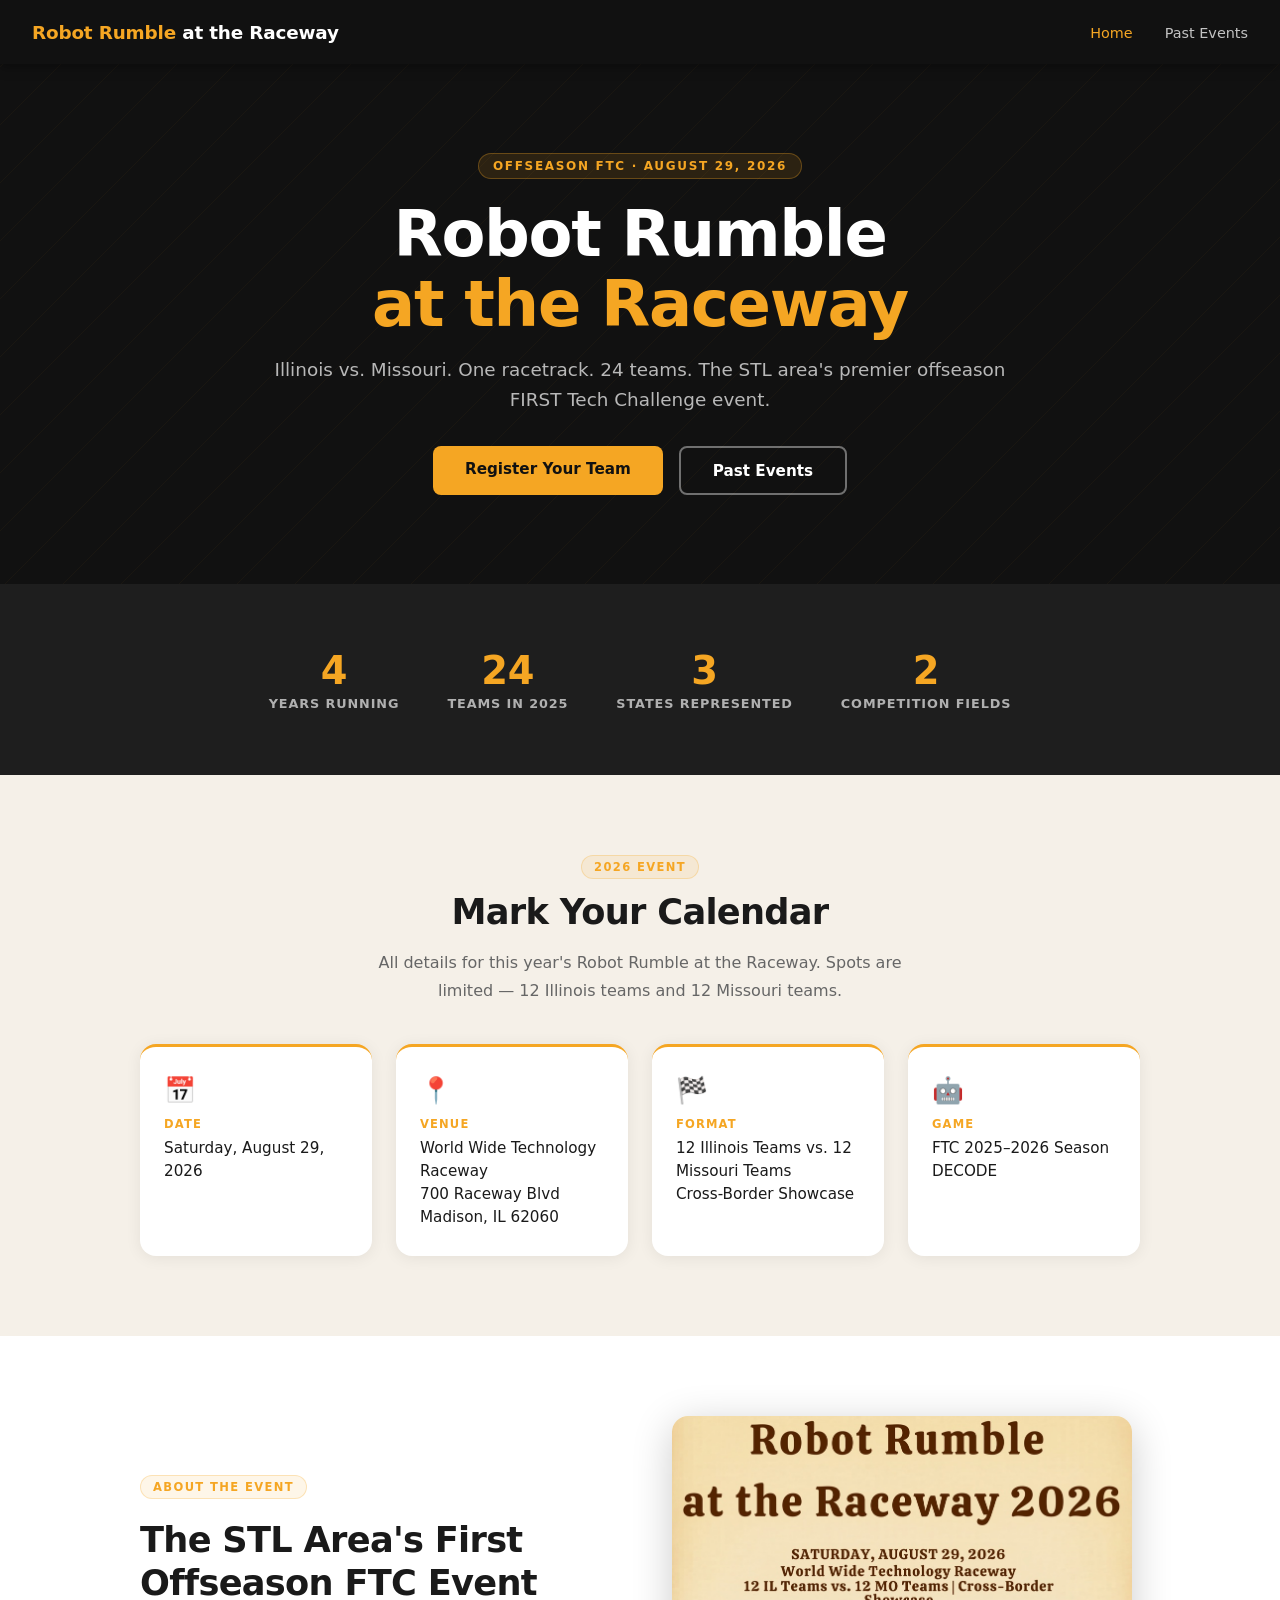
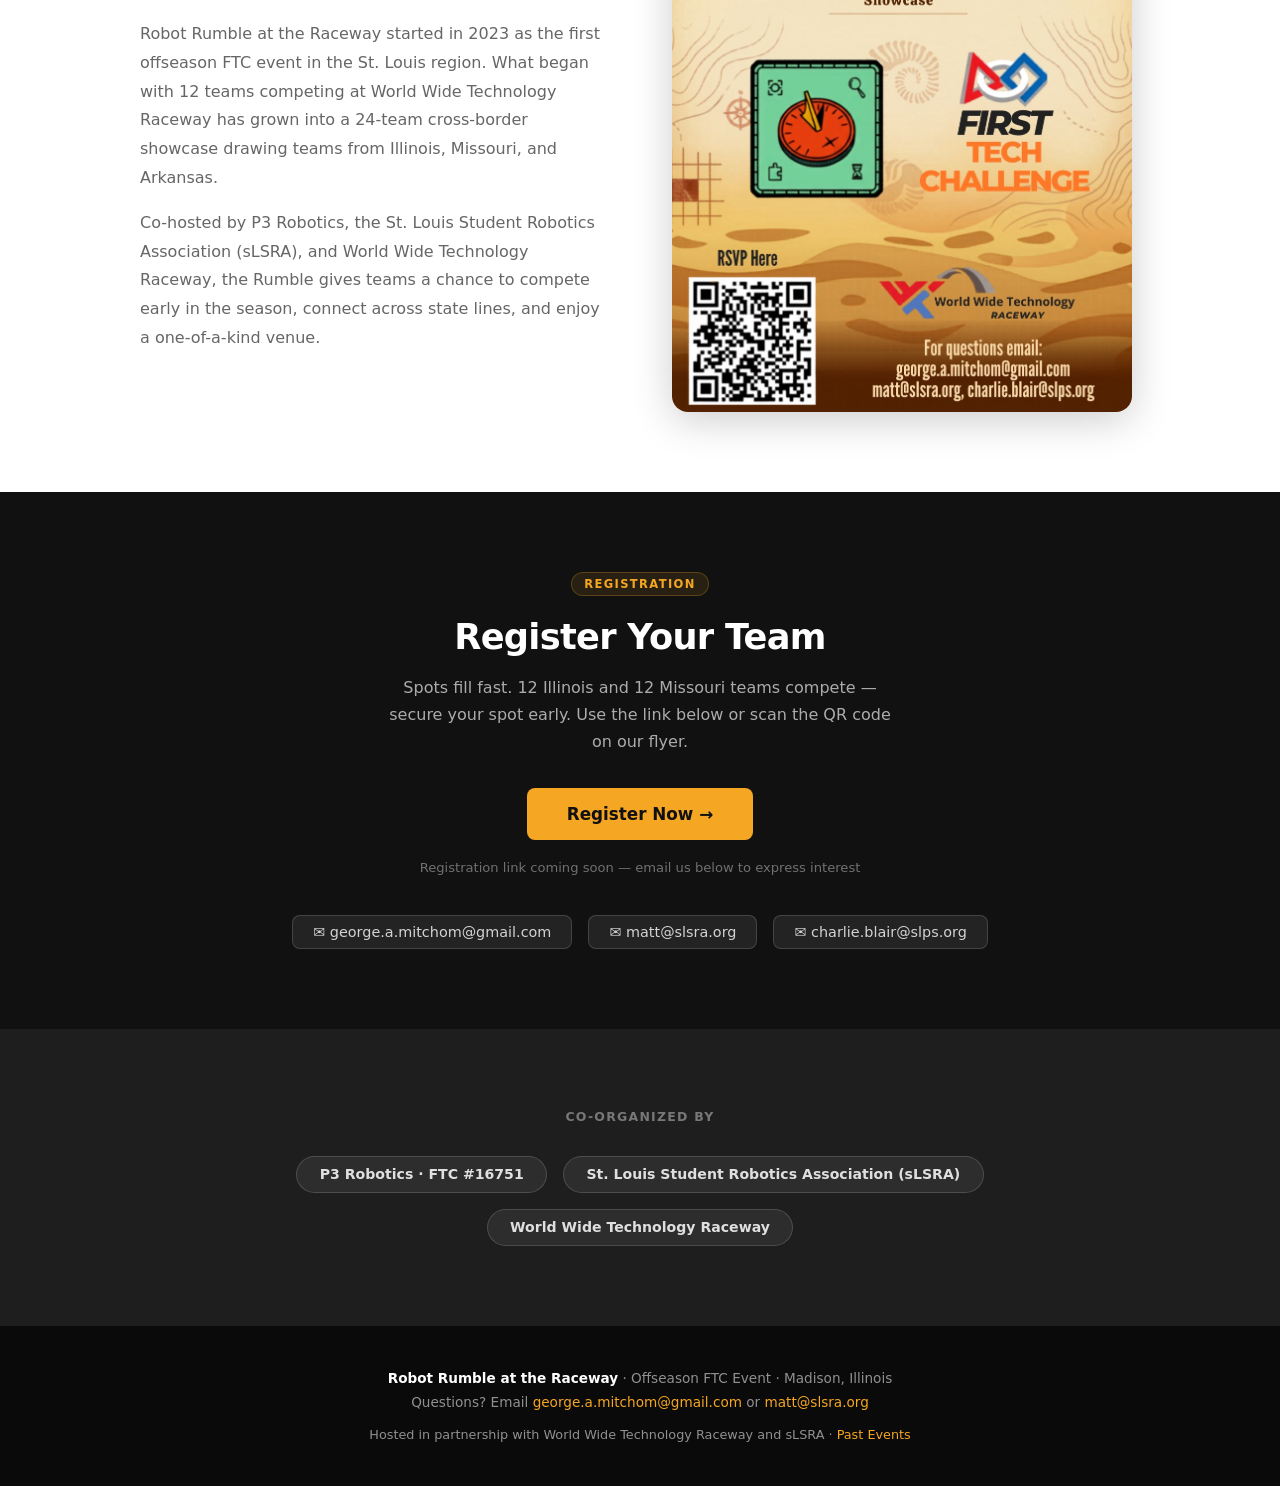
==== index.html @ a68479eb "Initial commit: Robot Rumble at the Raceway standalone site Static HTML/CSS/JS event site with hero," ====
<!DOCTYPE html>
<html lang="en">
<head>
  <meta charset="UTF-8">
  <meta name="viewport" content="width=device-width, initial-scale=1.0">
  <title>Robot Rumble at the Raceway – Offseason FTC Event</title>
  <meta name="description" content="The STL area's premier offseason FTC event. Illinois vs. Missouri at World Wide Technology Raceway. August 29, 2026.">
  <link rel="stylesheet" href="css/styles.css">
</head>
<body>

<nav>
  <a class="nav-logo" href="index.html">Robot Rumble <span>at the Raceway</span></a>
  <ul class="nav-links">
    <li><a href="index.html" class="active">Home</a></li>
    <li><a href="history.html">Past Events</a></li>
  </ul>
  <button class="nav-hamburger" aria-label="Menu">
    <span></span><span></span><span></span>
  </button>
</nav>

<!-- HERO -->
<section class="hero">
  <div class="hero-content">
    <div class="hero-eyebrow">Offseason FTC · August 29, 2026</div>
    <h1>Robot Rumble<br><em>at the Raceway</em></h1>
    <p>Illinois vs. Missouri. One racetrack. 24 teams. The STL area's premier offseason FIRST Tech Challenge event.</p>
    <div style="display:flex; gap:1rem; justify-content:center; flex-wrap:wrap;">
      <a href="#register" class="btn btn-gold">Register Your Team</a>
      <a href="history.html" class="btn btn-outline">Past Events</a>
    </div>
  </div>
</section>

<!-- STATS -->
<section class="bg-dark-2" style="padding:3rem 1.5rem;">
  <div class="container">
    <div class="stats-row fade-in">
      <div style="text-align:center;">
        <div class="stat-num">4</div>
        <div class="stat-label">Years Running</div>
      </div>
      <div style="text-align:center;">
        <div class="stat-num">24</div>
        <div class="stat-label">Teams in 2025</div>
      </div>
      <div style="text-align:center;">
        <div class="stat-num">3</div>
        <div class="stat-label">States Represented</div>
      </div>
      <div style="text-align:center;">
        <div class="stat-num">2</div>
        <div class="stat-label">Competition Fields</div>
      </div>
    </div>
  </div>
</section>

<!-- EVENT DETAILS -->
<section class="bg-light">
  <div class="container">
    <div class="fade-in text-center">
      <span class="section-tag">2026 Event</span>
      <h2 class="section-title">Mark Your Calendar</h2>
      <p style="color:var(--text-faded); max-width:560px; margin:0 auto; line-height:1.7;">All details for this year's Robot Rumble at the Raceway. Spots are limited — 12 Illinois teams and 12 Missouri teams.</p>
    </div>
    <div class="details-row fade-in">
      <div class="detail-card">
        <div class="icon">📅</div>
        <h4>Date</h4>
        <p>Saturday, August 29, 2026</p>
      </div>
      <div class="detail-card">
        <div class="icon">📍</div>
        <h4>Venue</h4>
        <p>World Wide Technology Raceway<br>700 Raceway Blvd<br>Madison, IL 62060</p>
      </div>
      <div class="detail-card">
        <div class="icon">🏁</div>
        <h4>Format</h4>
        <p>12 Illinois Teams vs. 12 Missouri Teams<br>Cross-Border Showcase</p>
      </div>
      <div class="detail-card">
        <div class="icon">🤖</div>
        <h4>Game</h4>
        <p>FTC 2025–2026 Season<br>DECODE</p>
      </div>
    </div>
  </div>
</section>

<!-- ABOUT -->
<section style="background:white;">
  <div class="container">
    <div style="display:grid; grid-template-columns:1fr 1fr; gap:4rem; align-items:center;" class="fade-in">
      <div>
        <span class="section-tag">About the Event</span>
        <h2 class="section-title" style="margin-top:0.5rem;">The STL Area's First Offseason FTC Event</h2>
        <p style="color:var(--text-faded); line-height:1.8; margin-bottom:1rem;">Robot Rumble at the Raceway started in 2023 as the first offseason FTC event in the St. Louis region. What began with 12 teams competing at World Wide Technology Raceway has grown into a 24-team cross-border showcase drawing teams from Illinois, Missouri, and Arkansas.</p>
        <p style="color:var(--text-faded); line-height:1.8;">Co-hosted by P3 Robotics, the St. Louis Student Robotics Association (sLSRA), and World Wide Technology Raceway, the Rumble gives teams a chance to compete early in the season, connect across state lines, and enjoy a one-of-a-kind venue.</p>
      </div>
      <div class="flyer-wrap" style="margin:0;">
        <img src="images/flyer-2026.jpg" alt="Robot Rumble at the Raceway 2026 Flyer" loading="lazy">
      </div>
    </div>
  </div>
</section>

<!-- REGISTER -->
<section class="bg-dark" id="register">
  <div class="container fade-in text-center">
    <span class="section-tag">Registration</span>
    <h2 class="section-title" style="color:white; margin-top:0.5rem;">Register Your Team</h2>
    <p style="color:rgba(255,255,255,0.65); max-width:520px; margin:0 auto 2rem; line-height:1.7;">Spots fill fast. 12 Illinois and 12 Missouri teams compete — secure your spot early. Use the link below or scan the QR code on our flyer.</p>
    <a href="#" class="btn btn-gold" style="font-size:1.05rem; padding:1rem 2.5rem;">Register Now →</a>
    <p style="color:rgba(255,255,255,0.4); font-size:0.82rem; margin-top:1.25rem;">Registration link coming soon — email us below to express interest</p>
    <div class="contact-row" style="margin-top:2.5rem;">
      <a href="mailto:george.a.mitchom@gmail.com">✉ george.a.mitchom@gmail.com</a>
      <a href="mailto:matt@slsra.org">✉ matt@slsra.org</a>
      <a href="mailto:charlie.blair@slps.org">✉ charlie.blair@slps.org</a>
    </div>
  </div>
</section>

<!-- ORGANIZERS -->
<section class="bg-dark-2">
  <div class="container fade-in text-center">
    <p style="font-size:0.78rem; font-weight:600; text-transform:uppercase; letter-spacing:0.1em; color:rgba(255,255,255,0.4); margin-bottom:1rem;">Co-organized by</p>
    <div class="org-row">
      <span class="org-tag">P3 Robotics · FTC #16751</span>
      <span class="org-tag">St. Louis Student Robotics Association (sLSRA)</span>
      <span class="org-tag">World Wide Technology Raceway</span>
    </div>
  </div>
</section>

<footer>
  <strong>Robot Rumble at the Raceway</strong> · Offseason FTC Event · Madison, Illinois<br>
  Questions? Email <a href="mailto:george.a.mitchom@gmail.com">george.a.mitchom@gmail.com</a> or <a href="mailto:matt@slsra.org">matt@slsra.org</a><br>
  <span style="font-size:0.8rem; margin-top:0.5rem; display:block;">Hosted in partnership with World Wide Technology Raceway and sLSRA · <a href="history.html">Past Events</a></span>
</footer>

<script src="js/main.js"></script>
</body>
</html>
---- css/styles.css ----
:root {
  --dark: #111111;
  --dark-2: #1e1e1e;
  --gold: #f5a623;
  --gold-light: #ffd580;
  --red: #c0392b;
  --light: #f5f0e8;
  --gray: #e8e4dc;
  --text-dark: #1a1a1a;
  --text-faded: #666;
}

*, *::before, *::after { box-sizing: border-box; margin: 0; padding: 0; }

body { font-family: 'Segoe UI', system-ui, sans-serif; color: var(--text-dark); background: white; }

/* NAV */
nav {
  position: sticky; top: 0; z-index: 100;
  background: var(--dark);
  display: flex; align-items: center; justify-content: space-between;
  padding: 0 2rem; height: 64px;
  box-shadow: 0 2px 12px rgba(0,0,0,0.4);
}
.nav-logo {
  font-size: 1.15rem; font-weight: 800; text-decoration: none;
  color: var(--gold); letter-spacing: -0.01em;
}
.nav-logo span { color: white; }
.nav-links { list-style: none; display: flex; gap: 2rem; }
.nav-links a {
  text-decoration: none; color: rgba(255,255,255,0.75);
  font-size: 0.9rem; font-weight: 500; transition: color 0.2s;
}
.nav-links a:hover, .nav-links a.active { color: var(--gold); }
.nav-hamburger { display: none; background: none; border: none; cursor: pointer; padding: 4px; }
.nav-hamburger span { display: block; width: 22px; height: 2px; background: white; margin: 5px 0; border-radius: 2px; }

/* HERO */
.hero {
  background: var(--dark);
  min-height: 520px;
  display: flex; align-items: center; justify-content: center;
  text-align: center;
  padding: 5rem 2rem;
  position: relative;
  overflow: hidden;
}
.hero::before {
  content: '';
  position: absolute; inset: 0;
  background: repeating-linear-gradient(
    -45deg,
    transparent, transparent 40px,
    rgba(245,166,35,0.04) 40px, rgba(245,166,35,0.04) 41px
  );
}
.hero-content { position: relative; z-index: 1; max-width: 760px; }
.hero-eyebrow {
  display: inline-block;
  font-size: 0.75rem; font-weight: 700; text-transform: uppercase; letter-spacing: 0.14em;
  color: var(--gold); background: rgba(245,166,35,0.12);
  padding: 5px 14px; border-radius: 100px; margin-bottom: 1.25rem;
  border: 1px solid rgba(245,166,35,0.3);
}
.hero h1 {
  font-size: clamp(2.4rem, 6vw, 4rem); font-weight: 900;
  color: white; line-height: 1.1; margin-bottom: 1rem;
  letter-spacing: -0.02em;
}
.hero h1 em { color: var(--gold); font-style: normal; }
.hero p { font-size: 1.15rem; color: rgba(255,255,255,0.7); margin-bottom: 2rem; line-height: 1.6; }

/* BUTTONS */
.btn {
  display: inline-block; padding: 0.85rem 2rem; border-radius: 8px;
  font-size: 0.95rem; font-weight: 700; text-decoration: none;
  transition: transform 0.15s, box-shadow 0.15s;
  cursor: pointer; border: none;
}
.btn:hover { transform: translateY(-2px); box-shadow: 0 6px 20px rgba(0,0,0,0.2); }
.btn-gold { background: var(--gold); color: var(--dark); }
.btn-outline { background: transparent; color: white; border: 2px solid rgba(255,255,255,0.4); }
.btn-outline:hover { border-color: var(--gold); color: var(--gold); }
.btn-dark { background: var(--dark); color: white; }

/* SECTIONS */
section { padding: 5rem 1.5rem; }
.bg-light { background: var(--light); }
.bg-dark { background: var(--dark); color: white; }
.bg-dark-2 { background: var(--dark-2); color: white; }
.bg-gray { background: var(--gray); }
.container { max-width: 1000px; margin: 0 auto; }
.text-center { text-align: center; }

.section-tag {
  display: inline-block;
  font-size: 0.72rem; font-weight: 700; text-transform: uppercase; letter-spacing: 0.12em;
  color: var(--gold); background: rgba(245,166,35,0.1);
  padding: 4px 12px; border-radius: 100px; margin-bottom: 0.75rem;
  border: 1px solid rgba(245,166,35,0.25);
}
.section-title {
  font-size: clamp(1.6rem, 3vw, 2.2rem); font-weight: 800;
  letter-spacing: -0.02em; margin-bottom: 1rem; line-height: 1.2;
}

/* EVENT DETAILS ROW */
.details-row {
  display: grid;
  grid-template-columns: repeat(auto-fit, minmax(200px, 1fr));
  gap: 1.5rem; margin-top: 2.5rem;
}
.detail-card {
  background: white; border-radius: 16px;
  padding: 1.75rem 1.5rem;
  box-shadow: 0 2px 16px rgba(0,0,0,0.07);
  border-top: 3px solid var(--gold);
}
.detail-card .icon { font-size: 1.6rem; margin-bottom: 0.75rem; }
.detail-card h4 {
  font-size: 0.72rem; font-weight: 700; text-transform: uppercase;
  letter-spacing: 0.1em; color: var(--gold); margin-bottom: 0.4rem;
}
.detail-card p { font-size: 0.95rem; color: var(--text-dark); line-height: 1.5; font-weight: 500; }

/* STATS BAR */
.stats-row {
  display: flex; flex-wrap: wrap; justify-content: center; gap: 3rem;
  padding: 1rem 0;
}
.stat-num { font-size: 2.4rem; font-weight: 900; color: var(--gold); }
.stat-label { font-size: 0.8rem; font-weight: 600; text-transform: uppercase; letter-spacing: 0.07em; color: rgba(255,255,255,0.65); margin-top: 0.2rem; }

/* FLYER DISPLAY */
.flyer-wrap {
  max-width: 460px; margin: 2rem auto 0;
  border-radius: 16px; overflow: hidden;
  box-shadow: 0 8px 40px rgba(0,0,0,0.2);
}
.flyer-wrap img { width: 100%; display: block; }

/* REGISTER SECTION */
.register-box {
  background: var(--gold); border-radius: 20px;
  padding: 3rem 2rem; text-align: center;
  max-width: 600px; margin: 0 auto;
}
.register-box h2 { font-size: 1.8rem; font-weight: 900; color: var(--dark); margin-bottom: 0.75rem; }
.register-box p { color: rgba(0,0,0,0.65); margin-bottom: 1.75rem; font-size: 1rem; line-height: 1.6; }

/* HISTORY CARDS */
.history-grid { display: flex; flex-direction: column; gap: 2.5rem; }
.history-card {
  background: white; border-radius: 20px;
  box-shadow: 0 4px 24px rgba(0,0,0,0.07);
  overflow: hidden;
  display: grid; grid-template-columns: 280px 1fr;
}
.history-card-img img { width: 100%; height: 100%; object-fit: cover; display: block; min-height: 260px; }
.history-card-body { padding: 2rem 2rem 2rem; }
.history-year {
  font-size: 0.72rem; font-weight: 700; text-transform: uppercase;
  letter-spacing: 0.12em; color: var(--gold); margin-bottom: 0.4rem;
}
.history-card-body h3 { font-size: 1.4rem; font-weight: 800; margin-bottom: 0.25rem; }
.history-card-body .subtitle { font-size: 0.9rem; color: var(--text-faded); margin-bottom: 1rem; }
.history-pills { display: flex; flex-wrap: wrap; gap: 0.5rem; margin-bottom: 1.25rem; }
.history-pill {
  background: #f3f4f6; color: #374151;
  font-size: 0.78rem; font-weight: 600;
  padding: 4px 12px; border-radius: 100px;
}
.history-pill.gold { background: rgba(245,166,35,0.15); color: #92680a; }

/* CONTACT ROW */
.contact-row {
  display: flex; flex-wrap: wrap; gap: 1rem; justify-content: center;
  margin-top: 1.5rem;
}
.contact-row a {
  color: rgba(255,255,255,0.8); text-decoration: none;
  font-size: 0.9rem; font-weight: 500;
  padding: 0.5rem 1.25rem; border-radius: 8px;
  background: rgba(255,255,255,0.08); border: 1px solid rgba(255,255,255,0.15);
  transition: background 0.2s;
}
.contact-row a:hover { background: rgba(245,166,35,0.2); color: var(--gold); }

/* ORGANIZERS */
.org-row { display: flex; flex-wrap: wrap; gap: 1rem; justify-content: center; margin-top: 2rem; }
.org-tag {
  background: rgba(255,255,255,0.07); border: 1px solid rgba(255,255,255,0.15);
  color: rgba(255,255,255,0.85); font-size: 0.88rem; font-weight: 600;
  padding: 0.6rem 1.4rem; border-radius: 100px;
}

/* FADE IN */
.fade-in { opacity: 0; transform: translateY(20px); transition: opacity 0.55s ease, transform 0.55s ease; }
.fade-in.visible { opacity: 1; transform: none; }

/* FOOTER */
footer {
  background: #0a0a0a; color: rgba(255,255,255,0.55);
  padding: 2.5rem 2rem; text-align: center;
  font-size: 0.85rem; line-height: 1.8;
}
footer a { color: var(--gold); text-decoration: none; }
footer strong { color: white; }

/* RESPONSIVE */
@media (max-width: 768px) {
  .nav-links { display: none; flex-direction: column; position: absolute; top: 64px; left: 0; right: 0; background: var(--dark); padding: 1rem 2rem 1.5rem; gap: 1rem; }
  .nav-links.open { display: flex; }
  .nav-hamburger { display: block; }
  .history-card { grid-template-columns: 1fr; }
  .history-card-img img { min-height: 200px; }
  .details-row { grid-template-columns: 1fr 1fr; }
}
@media (max-width: 480px) {
  .details-row { grid-template-columns: 1fr; }
  .hero h1 { font-size: 2rem; }
}
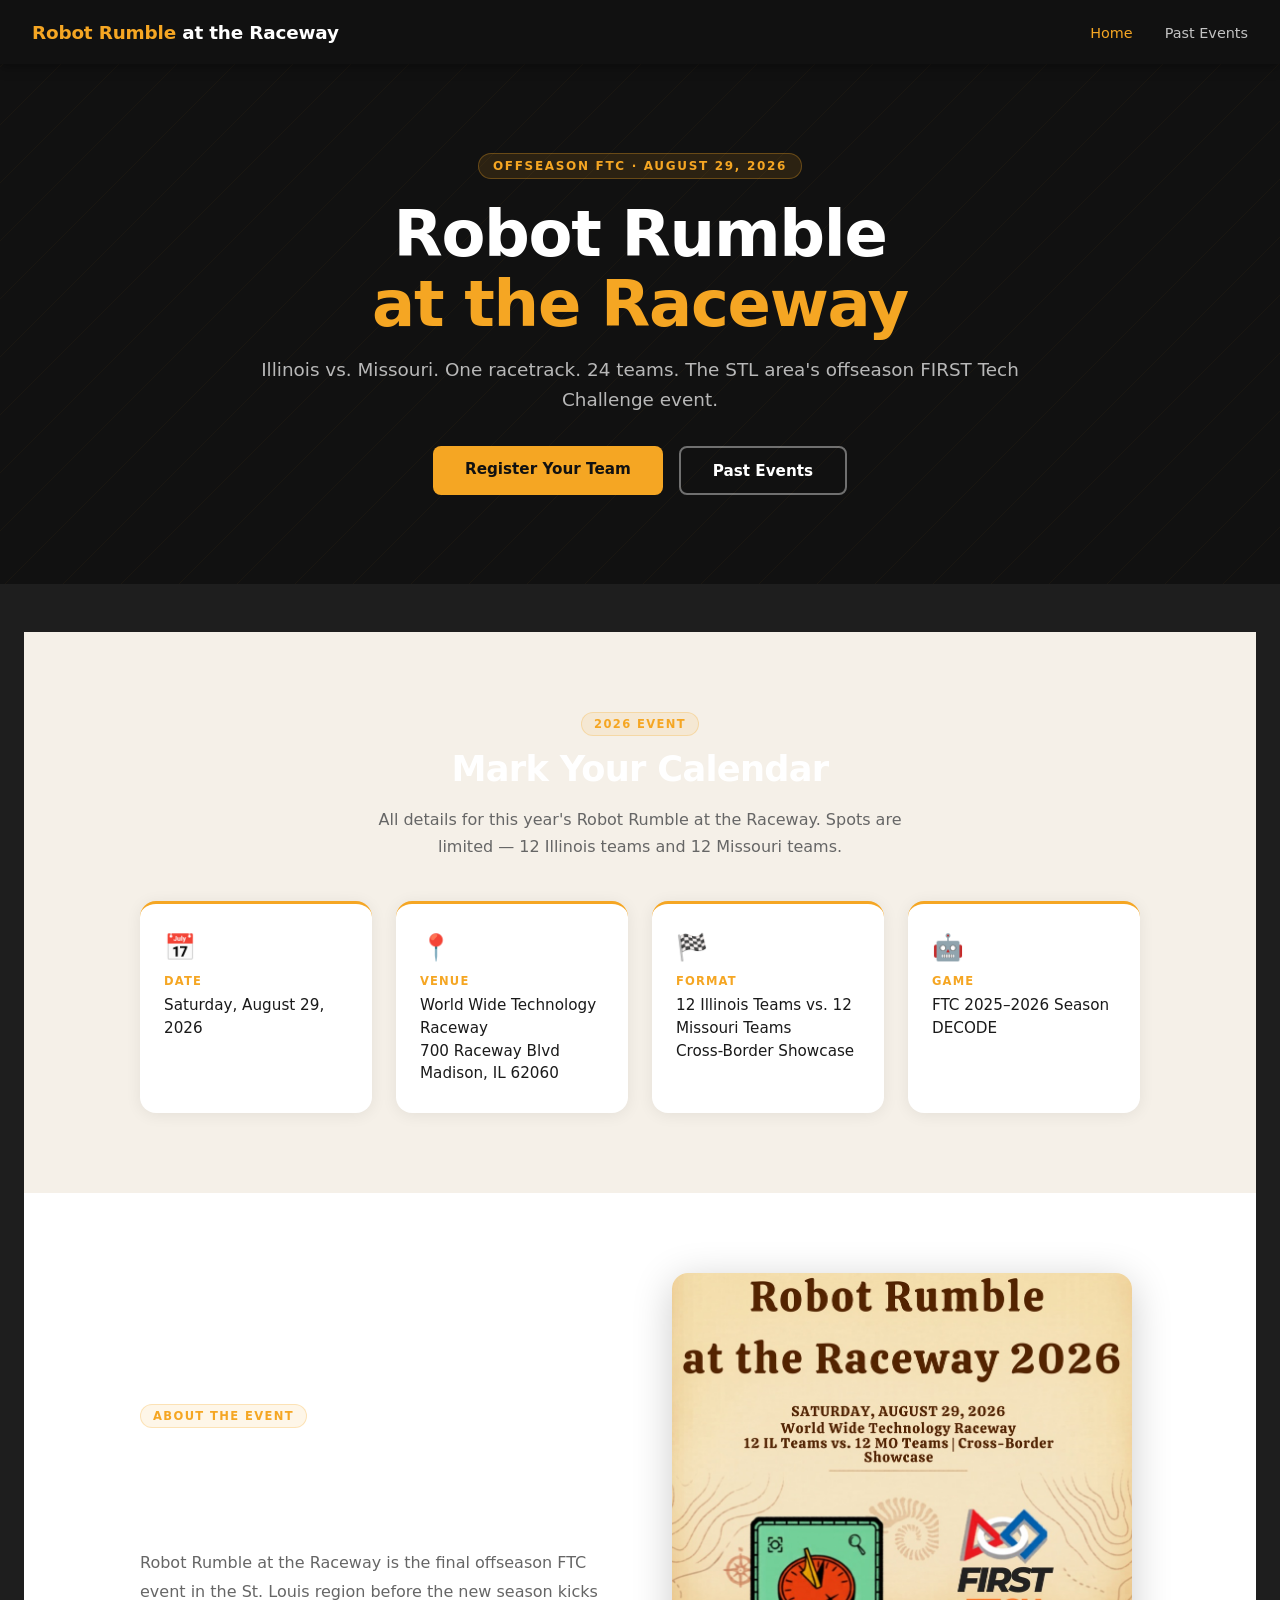
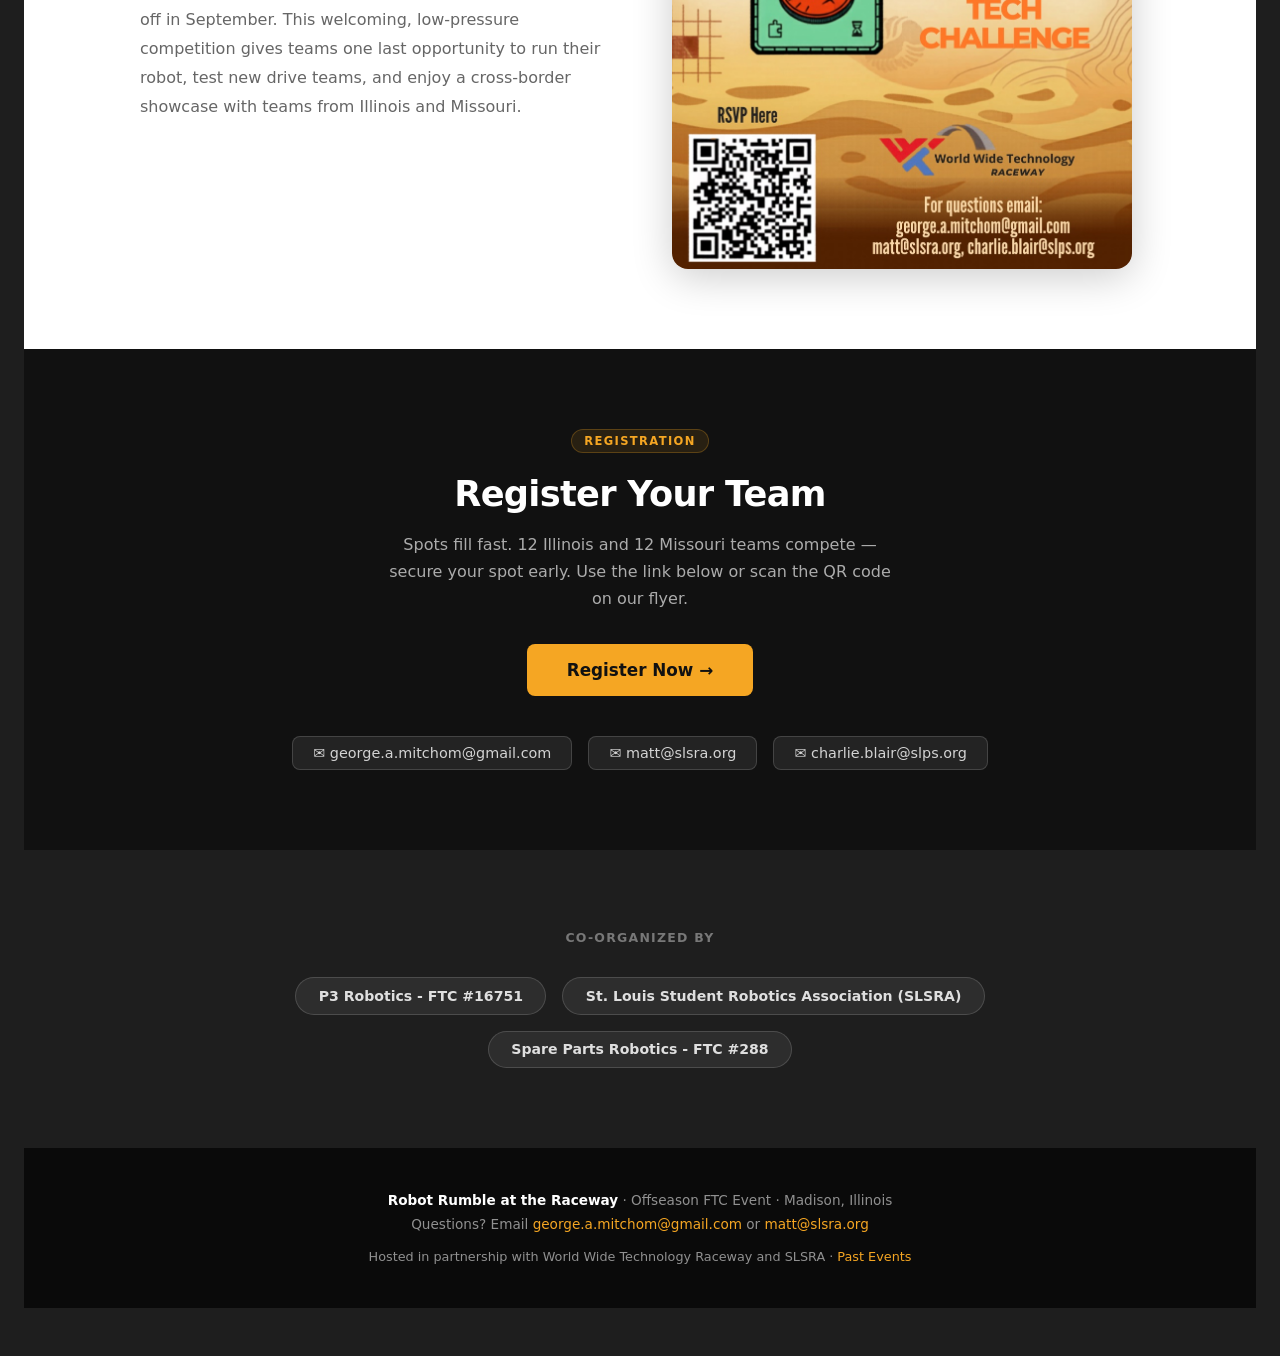
==== commit cfac825a: "updated text and regitration link" ====
--- a/index.html
+++ b/index.html
@@ -4,7 +4,7 @@
   <meta charset="UTF-8">
   <meta name="viewport" content="width=device-width, initial-scale=1.0">
   <title>Robot Rumble at the Raceway – Offseason FTC Event</title>
-  <meta name="description" content="The STL area's premier offseason FTC event. Illinois vs. Missouri at World Wide Technology Raceway. August 29, 2026.">
+  <meta name="description" content="The STL area's offseason FTC event. Illinois vs. Missouri at World Wide Technology Raceway. August 29, 2026.">
   <link rel="stylesheet" href="css/styles.css">
 </head>
 <body>
@@ -25,7 +25,7 @@
   <div class="hero-content">
     <div class="hero-eyebrow">Offseason FTC · August 29, 2026</div>
     <h1>Robot Rumble<br><em>at the Raceway</em></h1>
-    <p>Illinois vs. Missouri. One racetrack. 24 teams. The STL area's premier offseason FIRST Tech Challenge event.</p>
+    <p>Illinois vs. Missouri. One racetrack. 24 teams. The STL area's offseason FIRST Tech Challenge event.</p>
     <div style="display:flex; gap:1rem; justify-content:center; flex-wrap:wrap;">
       <a href="#register" class="btn btn-gold">Register Your Team</a>
       <a href="history.html" class="btn btn-outline">Past Events</a>
@@ -34,7 +34,9 @@
 </section>
 
 <!-- STATS -->
+ <!-- TODO: Hide this section for now, since we don't have the 2026 stats yet. Can re-enable after the event. -->
 <section class="bg-dark-2" style="padding:3rem 1.5rem;">
+<section hidden class="bg-dark-2" style="padding:3rem 1.5rem;">
   <div class="container">
     <div class="stats-row fade-in">
       <div style="text-align:center;">
@@ -96,9 +98,8 @@
     <div style="display:grid; grid-template-columns:1fr 1fr; gap:4rem; align-items:center;" class="fade-in">
       <div>
         <span class="section-tag">About the Event</span>
-        <h2 class="section-title" style="margin-top:0.5rem;">The STL Area's First Offseason FTC Event</h2>
-        <p style="color:var(--text-faded); line-height:1.8; margin-bottom:1rem;">Robot Rumble at the Raceway started in 2023 as the first offseason FTC event in the St. Louis region. What began with 12 teams competing at World Wide Technology Raceway has grown into a 24-team cross-border showcase drawing teams from Illinois, Missouri, and Arkansas.</p>
-        <p style="color:var(--text-faded); line-height:1.8;">Co-hosted by P3 Robotics, the St. Louis Student Robotics Association (sLSRA), and World Wide Technology Raceway, the Rumble gives teams a chance to compete early in the season, connect across state lines, and enjoy a one-of-a-kind venue.</p>
+        <h2 class="section-title" style="margin-top:0.5rem;">The STL Area's Offseason FTC Event</h2>
+        <p style="color:var(--text-faded); line-height:1.8; margin-bottom:1rem;">Robot Rumble at the Raceway is the final offseason FTC event in the St. Louis region before the new season kicks off in September. This welcoming, low-pressure competition gives teams one last opportunity to run their robot, test new drive teams, and enjoy a cross-border showcase with teams from Illinois and Missouri.</p>
       </div>
       <div class="flyer-wrap" style="margin:0;">
         <img src="images/flyer-2026.jpg" alt="Robot Rumble at the Raceway 2026 Flyer" loading="lazy">
@@ -113,8 +114,7 @@
     <span class="section-tag">Registration</span>
     <h2 class="section-title" style="color:white; margin-top:0.5rem;">Register Your Team</h2>
     <p style="color:rgba(255,255,255,0.65); max-width:520px; margin:0 auto 2rem; line-height:1.7;">Spots fill fast. 12 Illinois and 12 Missouri teams compete — secure your spot early. Use the link below or scan the QR code on our flyer.</p>
-    <a href="#" class="btn btn-gold" style="font-size:1.05rem; padding:1rem 2.5rem;">Register Now →</a>
-    <p style="color:rgba(255,255,255,0.4); font-size:0.82rem; margin-top:1.25rem;">Registration link coming soon — email us below to express interest</p>
+    <a href="https://forms.gle/kMJMZbs1ZeRz3FdE9" target="_blank" rel="noopener" class="btn btn-gold" style="font-size:1.05rem; padding:1rem 2.5rem;">Register Now →</a>
     <div class="contact-row" style="margin-top:2.5rem;">
       <a href="mailto:george.a.mitchom@gmail.com">✉ george.a.mitchom@gmail.com</a>
       <a href="mailto:matt@slsra.org">✉ matt@slsra.org</a>
@@ -128,9 +128,9 @@
   <div class="container fade-in text-center">
     <p style="font-size:0.78rem; font-weight:600; text-transform:uppercase; letter-spacing:0.1em; color:rgba(255,255,255,0.4); margin-bottom:1rem;">Co-organized by</p>
     <div class="org-row">
-      <span class="org-tag">P3 Robotics · FTC #16751</span>
-      <span class="org-tag">St. Louis Student Robotics Association (sLSRA)</span>
-      <span class="org-tag">World Wide Technology Raceway</span>
+      <span class="org-tag">P3 Robotics - FTC #16751</span>
+      <span class="org-tag">St. Louis Student Robotics Association (SLSRA)</span>
+      <span class="org-tag">Spare Parts Robotics - FTC #288</span>
     </div>
   </div>
 </section>
@@ -138,7 +138,7 @@
 <footer>
   <strong>Robot Rumble at the Raceway</strong> · Offseason FTC Event · Madison, Illinois<br>
   Questions? Email <a href="mailto:george.a.mitchom@gmail.com">george.a.mitchom@gmail.com</a> or <a href="mailto:matt@slsra.org">matt@slsra.org</a><br>
-  <span style="font-size:0.8rem; margin-top:0.5rem; display:block;">Hosted in partnership with World Wide Technology Raceway and sLSRA · <a href="history.html">Past Events</a></span>
+  <span style="font-size:0.8rem; margin-top:0.5rem; display:block;">Hosted in partnership with World Wide Technology Raceway and SLSRA · <a href="history.html">Past Events</a></span>
 </footer>
 
 <script src="js/main.js"></script>
--- a/css/styles.css
+++ b/css/styles.css
@@ -155,9 +155,11 @@
   background: white; border-radius: 20px;
   box-shadow: 0 4px 24px rgba(0,0,0,0.07);
   overflow: hidden;
-  display: grid; grid-template-columns: 280px 1fr;
-}
-.history-card-img img { width: 100%; height: 100%; object-fit: cover; display: block; min-height: 260px; }
+  display: grid; grid-template-columns: 260px 1fr;
+  align-items: start;
+}
+.history-card-img { align-self: stretch; background: #1a1a1a; display: flex; align-items: center; justify-content: center; }
+.history-card-img img { width: 100%; height: 100%; display: block; object-fit: contain; }
 .history-card-body { padding: 2rem 2rem 2rem; }
 .history-year {
   font-size: 0.72rem; font-weight: 700; text-transform: uppercase;
@@ -207,6 +209,31 @@
 }
 footer a { color: var(--gold); text-decoration: none; }
 footer strong { color: white; }
+
+/* LIVESTREAM THUMBNAIL */
+.livestream {
+  display: block; position: relative; margin-top: 1.25rem;
+  border-radius: 10px; overflow: hidden; text-decoration: none;
+  border: 2px solid rgba(245,166,35,0.3);
+  transition: border-color 0.2s, transform 0.15s;
+}
+.livestream:hover { border-color: var(--gold); transform: translateY(-2px); }
+.livestream img { width: 100%; display: block; aspect-ratio: 16/9; object-fit: cover; max-height: 260px; }
+.livestream-play {
+  position: absolute; top: 50%; left: 50%; transform: translate(-50%, -60%);
+  font-size: 2rem; color: white;
+  background: rgba(0,0,0,0.6); border: 2px solid rgba(255,255,255,0.8);
+  width: 56px; height: 56px; border-radius: 50%;
+  display: flex; align-items: center; justify-content: center;
+  transition: background 0.2s, border-color 0.2s;
+}
+.livestream:hover .livestream-play { background: var(--gold); border-color: var(--gold); color: #111; }
+.livestream-label {
+  position: absolute; bottom: 0; left: 0; right: 0;
+  background: linear-gradient(transparent, rgba(0,0,0,0.75));
+  color: white; font-size: 0.8rem; font-weight: 600;
+  padding: 1.5rem 0.75rem 0.6rem; text-align: center; letter-spacing: 0.04em;
+}
 
 /* RESPONSIVE */
 @media (max-width: 768px) {
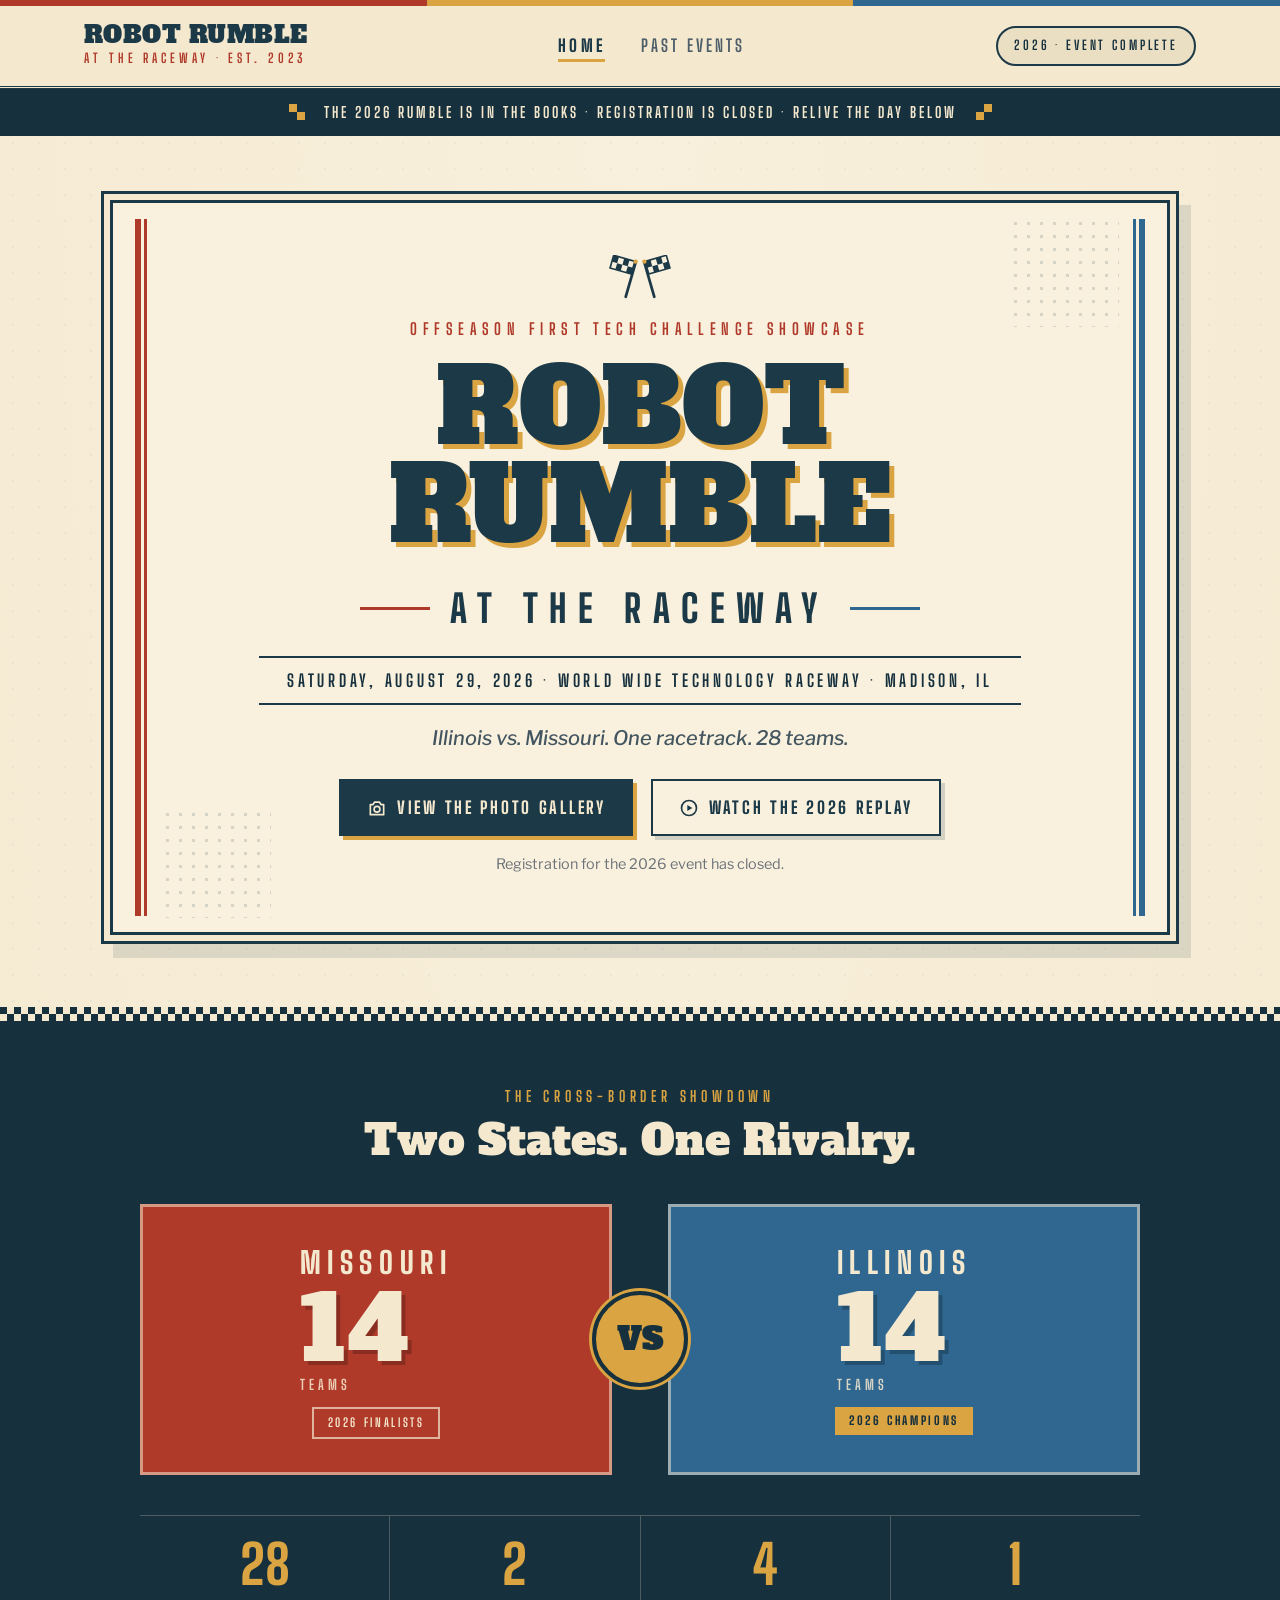
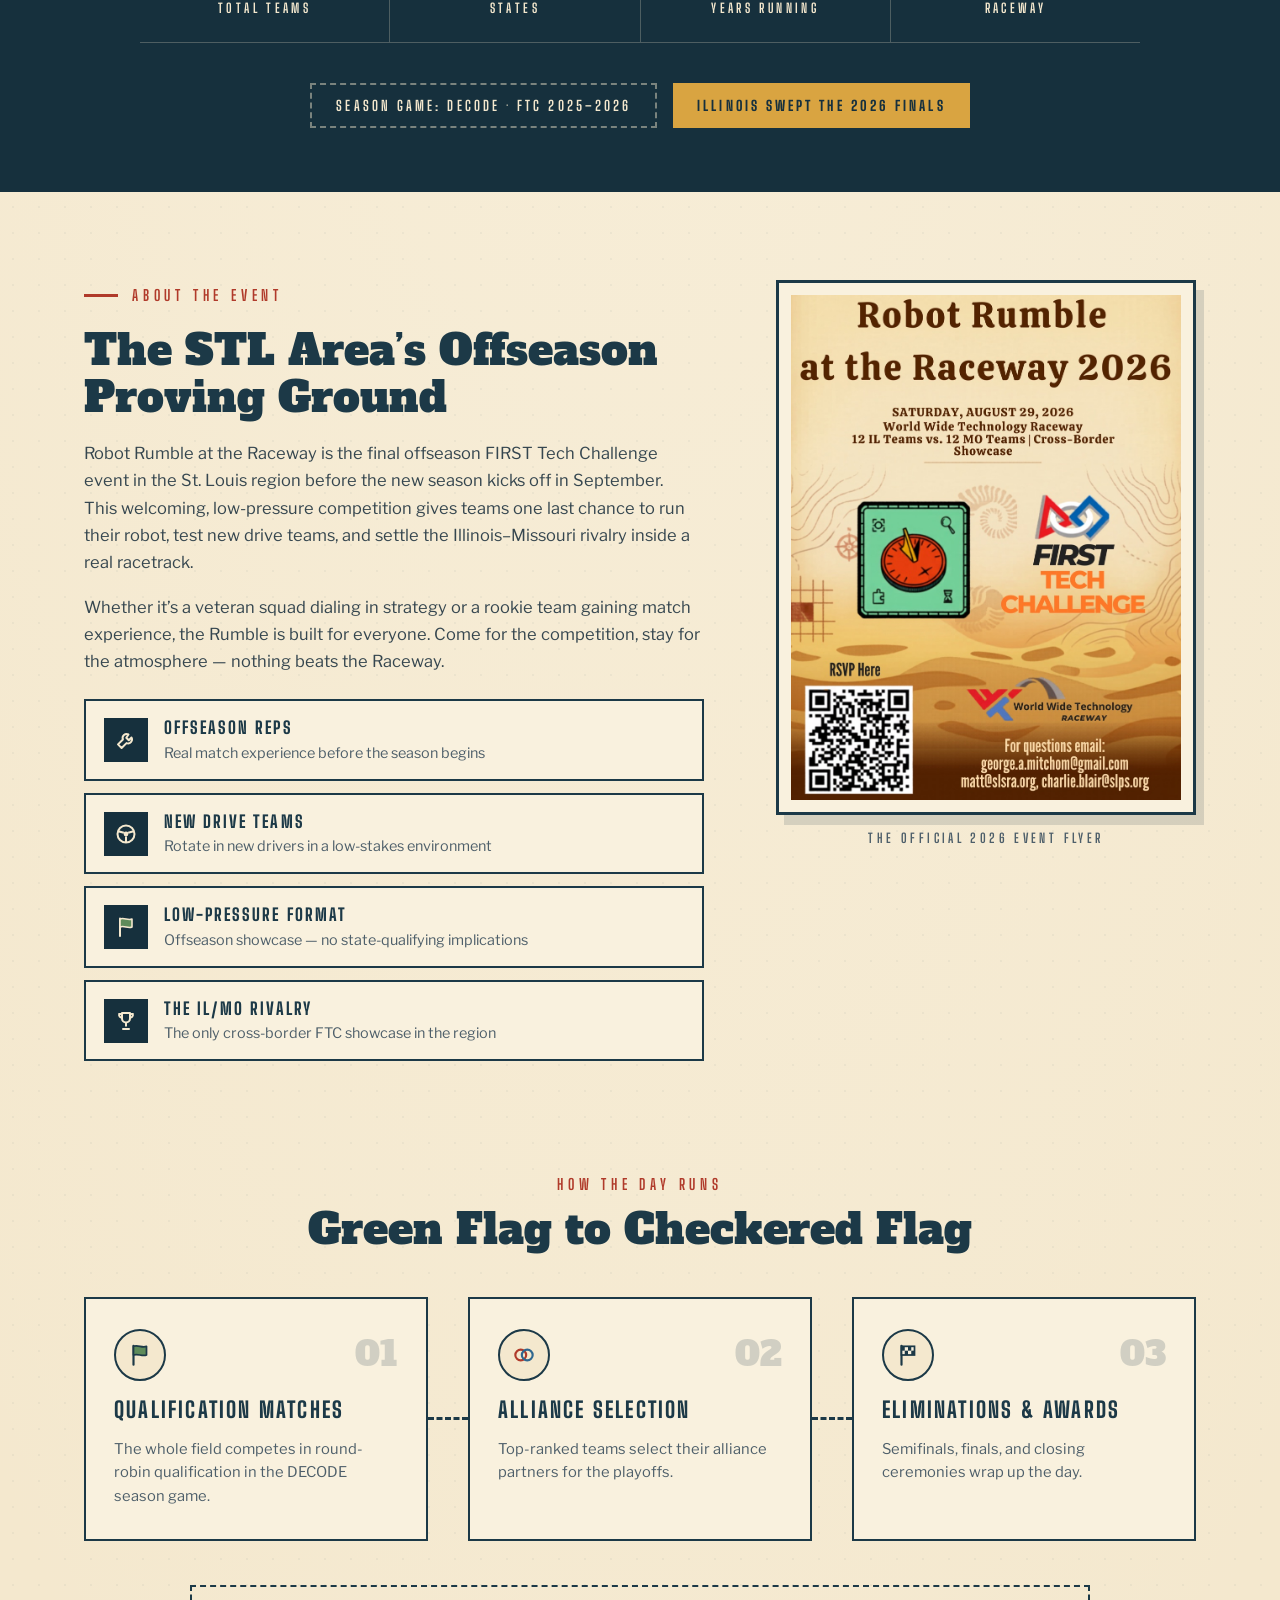
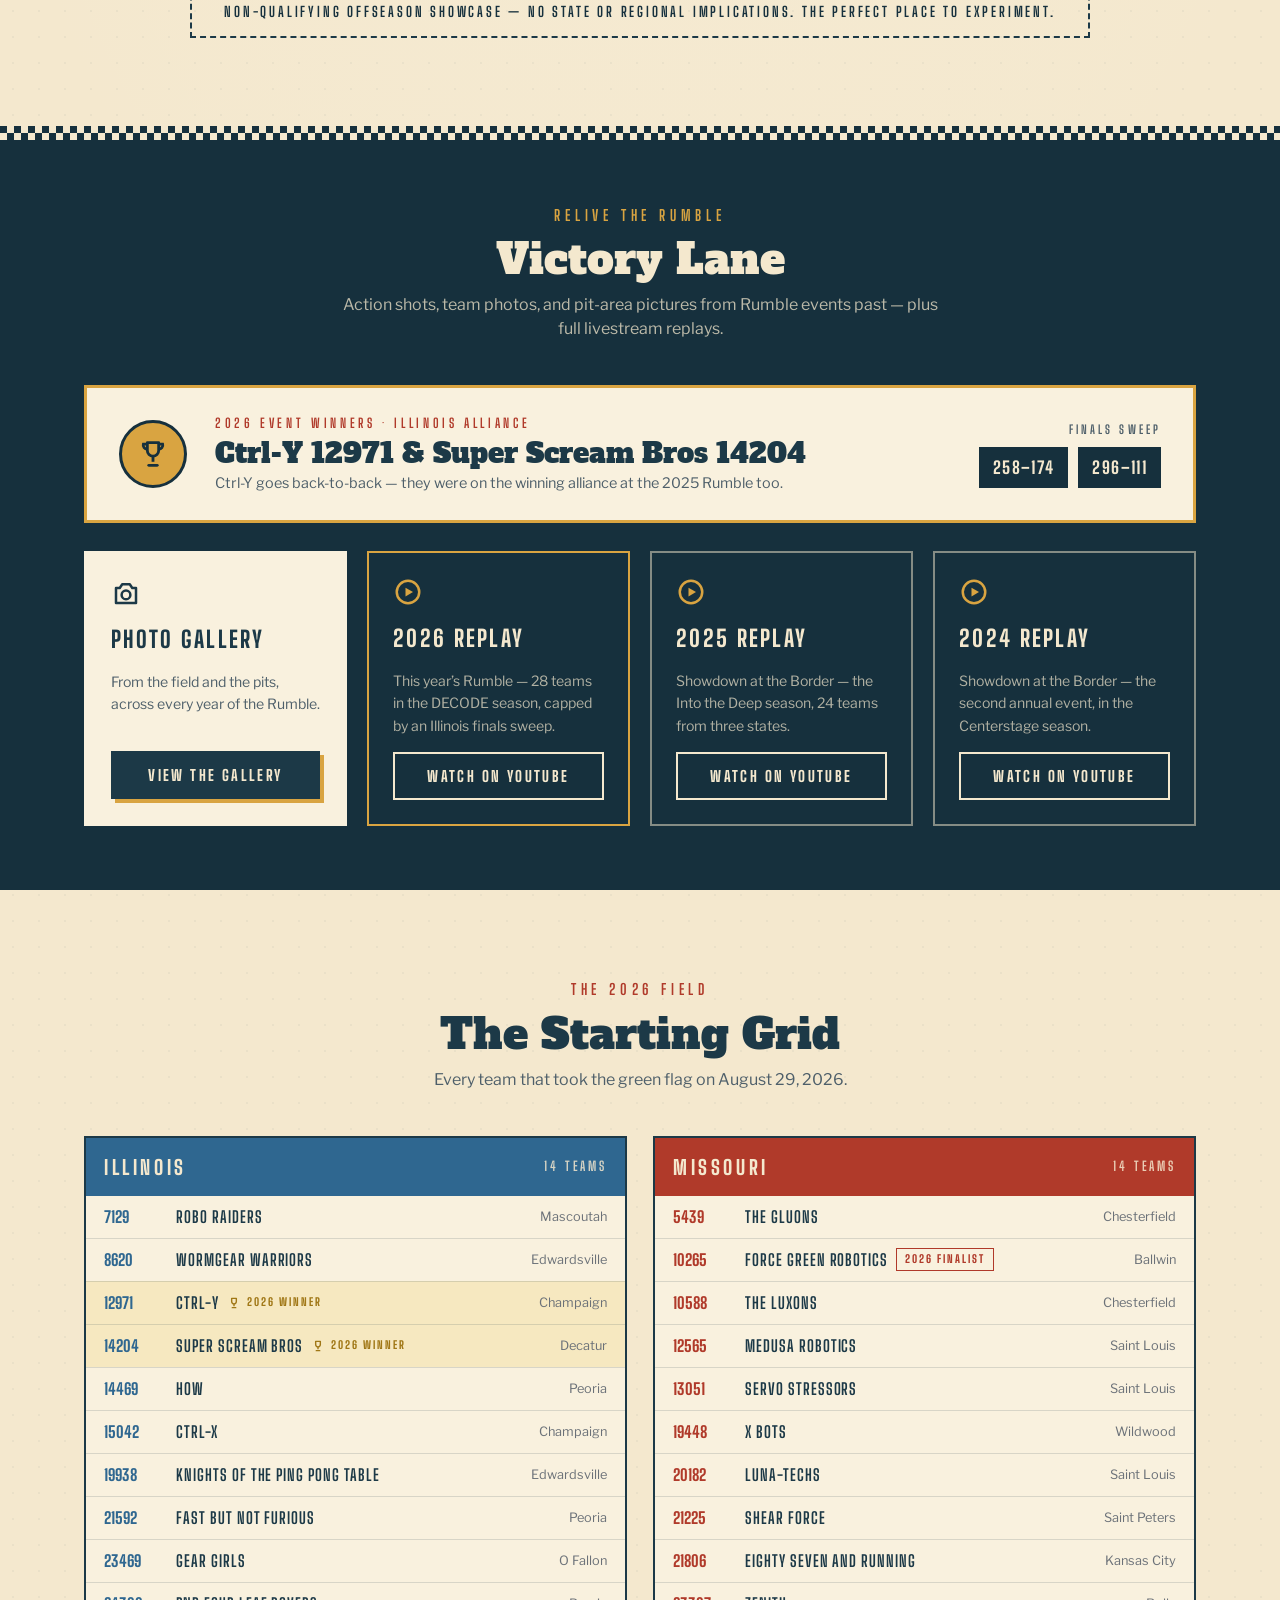
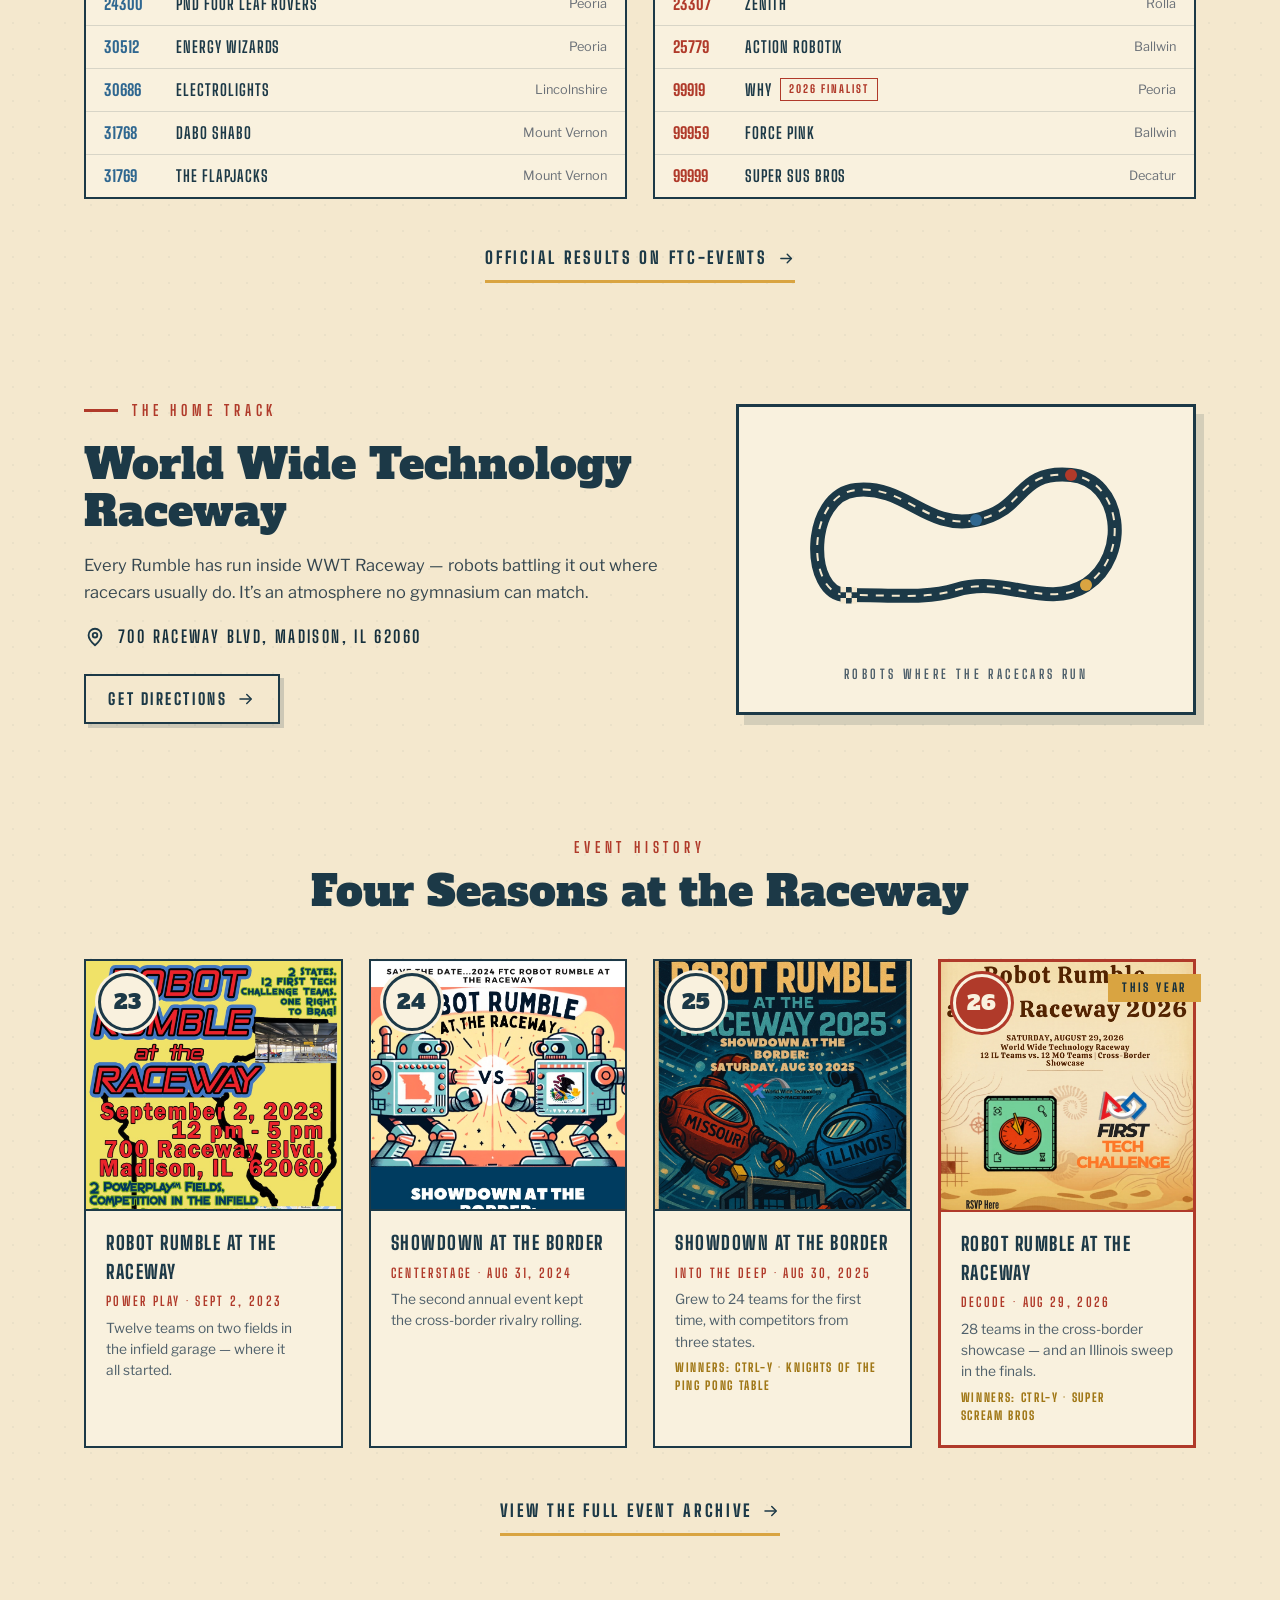
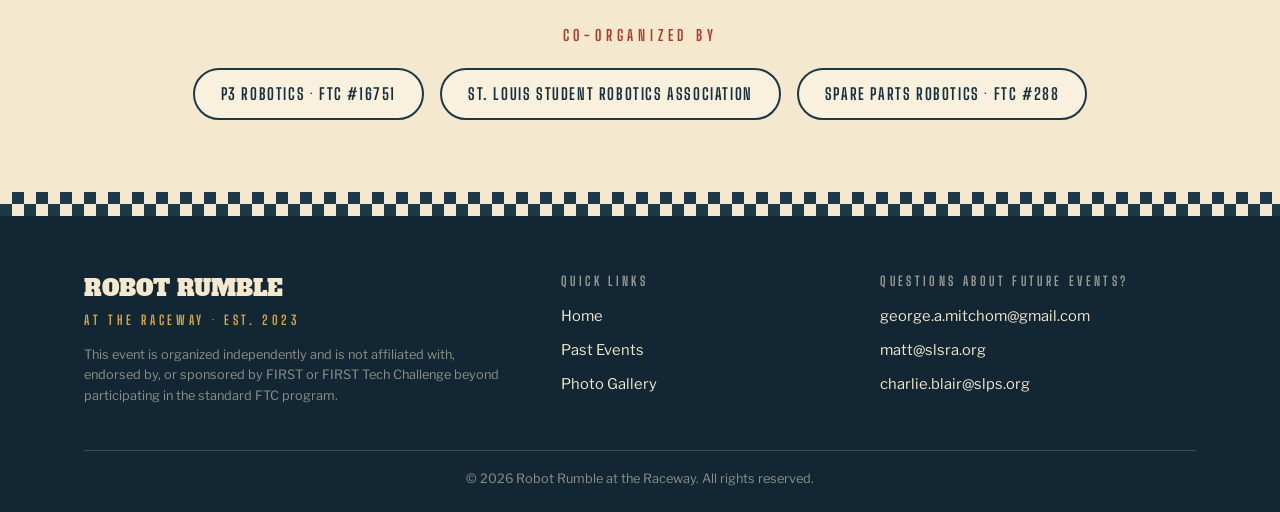
==== commit 3dd653f9: "Redesign site as vintage rivalry poster; add 2026 results and roster Replace the dark/gold template " ====
--- a/index.html
+++ b/index.html
@@ -3,142 +3,448 @@
 <head>
   <meta charset="UTF-8">
   <meta name="viewport" content="width=device-width, initial-scale=1.0">
-  <title>Robot Rumble at the Raceway – Offseason FTC Event</title>
-  <meta name="description" content="The STL area's offseason FTC event. Illinois vs. Missouri at World Wide Technology Raceway. August 29, 2026.">
+  <title>Robot Rumble at the Raceway – Offseason FTC Showcase</title>
+  <meta name="description" content="Robot Rumble at the Raceway is the St. Louis area's offseason FIRST Tech Challenge showcase — Illinois vs. Missouri at World Wide Technology Raceway. The 2026 event is complete: results, photos, and replays.">
+
+  <meta property="og:title" content="Robot Rumble at the Raceway – Offseason FTC Showcase">
+  <meta property="og:description" content="Illinois vs. Missouri. One racetrack. 28 teams. The 2026 Rumble is in the books — see the results, photos, and replays.">
+  <meta property="og:type" content="website">
+  <meta property="og:image" content="images/flyer-2026.jpg">
+
+  <link rel="preconnect" href="https://fonts.googleapis.com">
+  <link rel="preconnect" href="https://fonts.gstatic.com" crossorigin>
+  <link href="https://fonts.googleapis.com/css2?family=Alfa+Slab+One&family=Big+Shoulders+Display:wght@500;600;700;800&family=Libre+Franklin:ital,wght@0,400;0,500;0,600;0,700;1,400;1,500&display=swap" rel="stylesheet">
   <link rel="stylesheet" href="css/styles.css">
 </head>
 <body>
-
-<nav>
-  <a class="nav-logo" href="index.html">Robot Rumble <span>at the Raceway</span></a>
-  <ul class="nav-links">
-    <li><a href="index.html" class="active">Home</a></li>
-    <li><a href="history.html">Past Events</a></li>
-  </ul>
-  <button class="nav-hamburger" aria-label="Menu">
-    <span></span><span></span><span></span>
-  </button>
+<a href="#main" class="skip-link">Skip to main content</a>
+
+<div class="stripe" aria-hidden="true"><span></span><span></span><span></span></div>
+
+<nav class="site-nav" aria-label="Main navigation">
+  <div class="container">
+    <a class="nav-logo" href="index.html" aria-label="Robot Rumble at the Raceway – Home">
+      <strong>ROBOT RUMBLE</strong>
+      <span>At the Raceway · Est. 2023</span>
+    </a>
+    <ul class="nav-links">
+      <li><a href="index.html" class="active">Home</a></li>
+      <li><a href="history.html">Past Events</a></li>
+    </ul>
+    <span class="chip chip--nav">2026 · Event Complete</span>
+    <button class="nav-hamburger" aria-label="Menu" aria-expanded="false"><span></span><span></span><span></span></button>
+  </div>
 </nav>
 
-<!-- HERO -->
-<section class="hero">
-  <div class="hero-content">
-    <div class="hero-eyebrow">Offseason FTC · August 29, 2026</div>
-    <h1>Robot Rumble<br><em>at the Raceway</em></h1>
-    <p>Illinois vs. Missouri. One racetrack. 24 teams. The STL area's offseason FIRST Tech Challenge event.</p>
-    <div style="display:flex; gap:1rem; justify-content:center; flex-wrap:wrap;">
-      <a href="#register" class="btn btn-gold">Register Your Team</a>
-      <a href="history.html" class="btn btn-outline">Past Events</a>
-    </div>
-  </div>
-</section>
-
-<!-- STATS -->
- <!-- TODO: Hide this section for now, since we don't have the 2026 stats yet. Can re-enable after the event. -->
-<section class="bg-dark-2" style="padding:3rem 1.5rem;">
-<section hidden class="bg-dark-2" style="padding:3rem 1.5rem;">
-  <div class="container">
-    <div class="stats-row fade-in">
-      <div style="text-align:center;">
-        <div class="stat-num">4</div>
-        <div class="stat-label">Years Running</div>
-      </div>
-      <div style="text-align:center;">
-        <div class="stat-num">24</div>
-        <div class="stat-label">Teams in 2025</div>
-      </div>
-      <div style="text-align:center;">
-        <div class="stat-num">3</div>
-        <div class="stat-label">States Represented</div>
-      </div>
-      <div style="text-align:center;">
-        <div class="stat-num">2</div>
-        <div class="stat-label">Competition Fields</div>
-      </div>
-    </div>
-  </div>
-</section>
-
-<!-- EVENT DETAILS -->
-<section class="bg-light">
-  <div class="container">
-    <div class="fade-in text-center">
-      <span class="section-tag">2026 Event</span>
-      <h2 class="section-title">Mark Your Calendar</h2>
-      <p style="color:var(--text-faded); max-width:560px; margin:0 auto; line-height:1.7;">All details for this year's Robot Rumble at the Raceway. Spots are limited — 12 Illinois teams and 12 Missouri teams.</p>
-    </div>
-    <div class="details-row fade-in">
-      <div class="detail-card">
-        <div class="icon">📅</div>
-        <h4>Date</h4>
-        <p>Saturday, August 29, 2026</p>
-      </div>
-      <div class="detail-card">
-        <div class="icon">📍</div>
-        <h4>Venue</h4>
-        <p>World Wide Technology Raceway<br>700 Raceway Blvd<br>Madison, IL 62060</p>
-      </div>
-      <div class="detail-card">
-        <div class="icon">🏁</div>
-        <h4>Format</h4>
-        <p>12 Illinois Teams vs. 12 Missouri Teams<br>Cross-Border Showcase</p>
-      </div>
-      <div class="detail-card">
-        <div class="icon">🤖</div>
-        <h4>Game</h4>
-        <p>FTC 2025–2026 Season<br>DECODE</p>
-      </div>
+<div class="ribbon" role="status">
+  <svg width="18" height="18" viewBox="0 0 18 18" fill="none" aria-hidden="true"><rect x="1" y="1" width="8" height="8" fill="#D9A441"/><rect x="9" y="9" width="8" height="8" fill="#D9A441"/></svg>
+  <span>The 2026 Rumble is in the books · Registration is closed · Relive the day below</span>
+  <svg width="18" height="18" viewBox="0 0 18 18" fill="none" aria-hidden="true"><rect x="9" y="1" width="8" height="8" fill="#D9A441"/><rect x="1" y="9" width="8" height="8" fill="#D9A441"/></svg>
+</div>
+
+<main id="main">
+
+<!-- HERO POSTER -->
+<section class="hero" aria-label="Robot Rumble at the Raceway 2026">
+  <div class="poster">
+    <div class="poster-stripe poster-stripe--left" aria-hidden="true"><span></span><span></span></div>
+    <div class="poster-stripe poster-stripe--right" aria-hidden="true"><span></span><span></span></div>
+    <div class="halftone halftone--tr" aria-hidden="true"></div>
+    <div class="halftone halftone--bl" aria-hidden="true"></div>
+
+    <svg width="64" height="44" viewBox="0 0 56 40" fill="none" aria-hidden="true">
+      <line x1="15" y1="38" x2="24" y2="7" stroke="#1C3947" stroke-width="2.5" stroke-linecap="round"/>
+      <line x1="41" y1="38" x2="32" y2="7" stroke="#1C3947" stroke-width="2.5" stroke-linecap="round"/>
+      <g transform="translate(24 7) rotate(16)">
+        <rect x="-21" y="-1" width="20" height="12" fill="#F9F1DE" stroke="#1C3947" stroke-width="1.5"/>
+        <rect x="-21" y="-1" width="5" height="6" fill="#1C3947"/><rect x="-11" y="-1" width="5" height="6" fill="#1C3947"/>
+        <rect x="-16" y="5" width="5" height="6" fill="#1C3947"/><rect x="-6" y="5" width="5" height="6" fill="#1C3947"/>
+      </g>
+      <g transform="translate(32 7) rotate(-16)">
+        <rect x="1" y="-1" width="20" height="12" fill="#F9F1DE" stroke="#1C3947" stroke-width="1.5"/>
+        <rect x="1" y="-1" width="5" height="6" fill="#1C3947"/><rect x="11" y="-1" width="5" height="6" fill="#1C3947"/>
+        <rect x="6" y="5" width="5" height="6" fill="#1C3947"/><rect x="16" y="5" width="5" height="6" fill="#1C3947"/>
+      </g>
+      <circle cx="24" cy="6" r="2" fill="#D9A441"/><circle cx="32" cy="6" r="2" fill="#D9A441"/>
+    </svg>
+
+    <p class="poster-eyebrow">Offseason FIRST Tech Challenge Showcase</p>
+    <h1 class="poster-title">Robot Rumble</h1>
+    <div class="poster-sub"><span></span><em>At the Raceway</em><span></span></div>
+    <p class="date-strip">Saturday, August 29, 2026 · World Wide Technology Raceway · Madison, IL</p>
+    <p class="tagline">Illinois vs. Missouri. One racetrack. 28 teams.</p>
+
+    <div class="cta-row">
+      <a href="https://photos.app.goo.gl/aUavigJgjs9KU6tX7" target="_blank" rel="noopener" class="btn btn-primary">
+        <svg width="20" height="20" viewBox="0 0 24 24" fill="none" aria-hidden="true"><path d="M4 8h3l2-3h6l2 3h3v12H4V8z" stroke="currentColor" stroke-width="2" stroke-linejoin="round"/><circle cx="12" cy="13.5" r="3.5" stroke="currentColor" stroke-width="2"/></svg>
+        View the Photo Gallery
+      </a>
+      <a href="https://www.youtube.com/live/cN9c4u2Dwdw?si=y6pZyR-gm_f7dKUS" target="_blank" rel="noopener" class="btn btn-outline">
+        <svg width="20" height="20" viewBox="0 0 24 24" fill="none" aria-hidden="true"><circle cx="12" cy="12" r="9" stroke="currentColor" stroke-width="2"/><path d="M10 8.5l6 3.5-6 3.5v-7z" fill="currentColor"/></svg>
+        Watch the 2026 Replay
+      </a>
+    </div>
+    <p class="note">Registration for the 2026 event has closed.</p>
+  </div>
+</section>
+
+<!-- MATCHUP -->
+<div class="checker-thin" aria-hidden="true"></div>
+<section class="band" aria-labelledby="matchup-heading">
+  <div class="container matchup">
+    <div class="section-head section-head--cream" style="margin-bottom:0;">
+      <span class="label label--gold">The Cross-Border Showdown</span>
+      <h2 id="matchup-heading" class="heading heading--cream">Two States. One Rivalry.</h2>
+    </div>
+
+    <div class="vs-row">
+      <div class="side side--mo">
+        <div class="side-top">
+          <h3>Missouri</h3>
+          <div><div class="big">14</div><div class="small">Teams</div></div>
+        </div>
+        <span class="tag tag--cream">2026 Finalists</span>
+      </div>
+      <div class="vs-col"><div class="vs-badge" aria-label="versus">VS</div></div>
+      <div class="side side--il">
+        <div class="side-top">
+          <h3>Illinois</h3>
+          <div><div class="big">14</div><div class="small">Teams</div></div>
+        </div>
+        <span class="tag tag--gold">2026 Champions</span>
+      </div>
+    </div>
+
+    <dl class="stats-strip">
+      <div class="stat"><dd><strong>28</strong></dd><dt><span>Total Teams</span></dt></div>
+      <div class="stat"><dd><strong>2</strong></dd><dt><span>States</span></dt></div>
+      <div class="stat"><dd><strong>4</strong></dd><dt><span>Years Running</span></dt></div>
+      <div class="stat"><dd><strong>1</strong></dd><dt><span>Raceway</span></dt></div>
+    </dl>
+
+    <div class="chip-row">
+      <span class="chip chip--dashed">Season Game: DECODE · FTC 2025–2026</span>
+      <span class="chip chip--gold">Illinois Swept the 2026 Finals</span>
     </div>
   </div>
 </section>
 
 <!-- ABOUT -->
-<section style="background:white;">
-  <div class="container">
-    <div style="display:grid; grid-template-columns:1fr 1fr; gap:4rem; align-items:center;" class="fade-in">
-      <div>
-        <span class="section-tag">About the Event</span>
-        <h2 class="section-title" style="margin-top:0.5rem;">The STL Area's Offseason FTC Event</h2>
-        <p style="color:var(--text-faded); line-height:1.8; margin-bottom:1rem;">Robot Rumble at the Raceway is the final offseason FTC event in the St. Louis region before the new season kicks off in September. This welcoming, low-pressure competition gives teams one last opportunity to run their robot, test new drive teams, and enjoy a cross-border showcase with teams from Illinois and Missouri.</p>
-      </div>
-      <div class="flyer-wrap" style="margin:0;">
-        <img src="images/flyer-2026.jpg" alt="Robot Rumble at the Raceway 2026 Flyer" loading="lazy">
-      </div>
-    </div>
-  </div>
-</section>
-
-<!-- REGISTER -->
-<section class="bg-dark" id="register">
-  <div class="container fade-in text-center">
-    <span class="section-tag">Registration</span>
-    <h2 class="section-title" style="color:white; margin-top:0.5rem;">Register Your Team</h2>
-    <p style="color:rgba(255,255,255,0.65); max-width:520px; margin:0 auto 2rem; line-height:1.7;">Spots fill fast. 12 Illinois and 12 Missouri teams compete — secure your spot early. Use the link below or scan the QR code on our flyer.</p>
-    <a href="https://forms.gle/kMJMZbs1ZeRz3FdE9" target="_blank" rel="noopener" class="btn btn-gold" style="font-size:1.05rem; padding:1rem 2.5rem;">Register Now →</a>
-    <div class="contact-row" style="margin-top:2.5rem;">
-      <a href="mailto:george.a.mitchom@gmail.com">✉ george.a.mitchom@gmail.com</a>
-      <a href="mailto:matt@slsra.org">✉ matt@slsra.org</a>
-      <a href="mailto:charlie.blair@slps.org">✉ charlie.blair@slps.org</a>
+<section class="section" aria-labelledby="about-heading">
+  <div class="container about-grid">
+    <div>
+      <span class="label label--rule">About the Event</span>
+      <h2 id="about-heading" class="heading">The STL Area’s Offseason Proving Ground</h2>
+      <div class="lede">
+        <p>Robot Rumble at the Raceway is the final offseason FIRST Tech Challenge event in the St. Louis region before the new season kicks off in September. This welcoming, low-pressure competition gives teams one last chance to run their robot, test new drive teams, and settle the Illinois–Missouri rivalry inside a real racetrack.</p>
+        <p>Whether it’s a veteran squad dialing in strategy or a rookie team gaining match experience, the Rumble is built for everyone. Come for the competition, stay for the atmosphere — nothing beats the Raceway.</p>
+      </div>
+      <ul class="benefits">
+        <li class="benefit">
+          <div class="benefit-icon"><svg width="24" height="24" viewBox="0 0 24 24" fill="none" aria-hidden="true"><path d="M14.5 6.5a4 4 0 0 0-5.6 5L4 16.4 7.6 20l4.9-4.9a4 4 0 0 0 5-5.6l-2.7 2.7-2.5-2.5 2.2-3.2z" stroke="#F4E8CE" stroke-width="2" stroke-linejoin="round"/></svg></div>
+          <div><strong>Offseason Reps</strong><span>Real match experience before the season begins</span></div>
+        </li>
+        <li class="benefit">
+          <div class="benefit-icon"><svg width="24" height="24" viewBox="0 0 24 24" fill="none" aria-hidden="true"><circle cx="12" cy="12" r="8.5" stroke="#F4E8CE" stroke-width="2"/><circle cx="12" cy="12" r="2.4" fill="#F4E8CE"/><line x1="12" y1="14.4" x2="12" y2="20.5" stroke="#F4E8CE" stroke-width="2"/><line x1="9.9" y1="10.8" x2="4.2" y2="9.2" stroke="#F4E8CE" stroke-width="2"/><line x1="14.1" y1="10.8" x2="19.8" y2="9.2" stroke="#F4E8CE" stroke-width="2"/></svg></div>
+          <div><strong>New Drive Teams</strong><span>Rotate in new drivers in a low-stakes environment</span></div>
+        </li>
+        <li class="benefit">
+          <div class="benefit-icon"><svg width="24" height="24" viewBox="0 0 24 24" fill="none" aria-hidden="true"><line x1="6" y1="21" x2="6" y2="3.5" stroke="#F4E8CE" stroke-width="2" stroke-linecap="round"/><path d="M6 4c4-1.8 8 1.8 12 0v8c-4 1.8-8-1.8-12 0z" fill="#5E8B5A" stroke="#F4E8CE" stroke-width="1.6" stroke-linejoin="round"/></svg></div>
+          <div><strong>Low-Pressure Format</strong><span>Offseason showcase — no state-qualifying implications</span></div>
+        </li>
+        <li class="benefit">
+          <div class="benefit-icon"><svg width="24" height="24" viewBox="0 0 24 24" fill="none" aria-hidden="true"><path d="M8 4h8v5.5a4 4 0 0 1-8 0z" stroke="#F4E8CE" stroke-width="2" stroke-linejoin="round"/><path d="M8 5H5.2a2.8 2.8 0 0 0 2.9 3.6" stroke="#F4E8CE" stroke-width="2"/><path d="M16 5h2.8a2.8 2.8 0 0 1-2.9 3.6" stroke="#F4E8CE" stroke-width="2"/><line x1="12" y1="13.5" x2="12" y2="17.5" stroke="#F4E8CE" stroke-width="2"/><line x1="9" y1="20" x2="15" y2="20" stroke="#F4E8CE" stroke-width="2" stroke-linecap="round"/></svg></div>
+          <div><strong>The IL/MO Rivalry</strong><span>The only cross-border FTC showcase in the region</span></div>
+        </li>
+      </ul>
+    </div>
+    <figure class="figure">
+      <div class="flyer-frame"><img src="images/flyer-2026.jpg" alt="Robot Rumble at the Raceway 2026 event flyer" width="390" height="505" loading="lazy"></div>
+      <figcaption>The official 2026 event flyer</figcaption>
+    </figure>
+  </div>
+</section>
+
+<!-- FORMAT -->
+<section class="section section--tight" aria-labelledby="format-heading">
+  <div class="container">
+    <div class="section-head">
+      <span class="label">How the Day Runs</span>
+      <h2 id="format-heading" class="heading">Green Flag to Checkered Flag</h2>
+    </div>
+    <ol class="steps">
+      <li class="step">
+        <div class="step-top">
+          <div class="step-icon"><svg width="26" height="26" viewBox="0 0 24 24" fill="none" aria-hidden="true"><line x1="6" y1="21" x2="6" y2="3.5" stroke="#1C3947" stroke-width="2" stroke-linecap="round"/><path d="M6 4c4-1.8 8 1.8 12 0v8c-4 1.8-8-1.8-12 0z" fill="#5E8B5A" stroke="#1C3947" stroke-width="1.6" stroke-linejoin="round"/></svg></div>
+          <span class="step-num" aria-hidden="true">01</span>
+        </div>
+        <h3>Qualification Matches</h3>
+        <p>The whole field competes in round-robin qualification in the DECODE season game.</p>
+      </li>
+      <li class="step-connector" aria-hidden="true"></li>
+      <li class="step">
+        <div class="step-top">
+          <div class="step-icon"><svg width="26" height="26" viewBox="0 0 24 24" fill="none" aria-hidden="true"><circle cx="9" cy="12" r="5" stroke="#B03A2A" stroke-width="2"/><circle cx="15" cy="12" r="5" stroke="#2F6790" stroke-width="2"/></svg></div>
+          <span class="step-num" aria-hidden="true">02</span>
+        </div>
+        <h3>Alliance Selection</h3>
+        <p>Top-ranked teams select their alliance partners for the playoffs.</p>
+      </li>
+      <li class="step-connector" aria-hidden="true"></li>
+      <li class="step">
+        <div class="step-top">
+          <div class="step-icon"><svg width="26" height="26" viewBox="0 0 24 24" fill="none" aria-hidden="true"><line x1="6" y1="21" x2="6" y2="3.5" stroke="#1C3947" stroke-width="2" stroke-linecap="round"/><rect x="6" y="4" width="12" height="8" fill="#F9F1DE" stroke="#1C3947" stroke-width="1.6"/><rect x="6" y="4" width="3" height="4" fill="#1C3947"/><rect x="12" y="4" width="3" height="4" fill="#1C3947"/><rect x="9" y="8" width="3" height="4" fill="#1C3947"/><rect x="15" y="8" width="3" height="4" fill="#1C3947"/></svg></div>
+          <span class="step-num" aria-hidden="true">03</span>
+        </div>
+        <h3>Eliminations &amp; Awards</h3>
+        <p>Semifinals, finals, and closing ceremonies wrap up the day.</p>
+      </li>
+    </ol>
+    <p class="format-note">Non-qualifying offseason showcase — no state or regional implications. The perfect place to experiment.</p>
+  </div>
+</section>
+
+<!-- VICTORY LANE -->
+<div class="checker-thin" aria-hidden="true"></div>
+<section class="band" aria-labelledby="victory-heading">
+  <div class="container">
+    <div class="section-head section-head--cream">
+      <span class="label label--gold">Relive the Rumble</span>
+      <h2 id="victory-heading" class="heading heading--cream">Victory Lane</h2>
+      <p>Action shots, team photos, and pit-area pictures from Rumble events past — plus full livestream replays.</p>
+    </div>
+
+    <div class="champions">
+      <div class="trophy-badge"><svg width="34" height="34" viewBox="0 0 24 24" fill="none" aria-hidden="true"><path d="M8 4h8v5.5a4 4 0 0 1-8 0z" stroke="#16303D" stroke-width="2" stroke-linejoin="round"/><path d="M8 5H5.2a2.8 2.8 0 0 0 2.9 3.6" stroke="#16303D" stroke-width="2"/><path d="M16 5h2.8a2.8 2.8 0 0 1-2.9 3.6" stroke="#16303D" stroke-width="2"/><line x1="12" y1="13.5" x2="12" y2="17.5" stroke="#16303D" stroke-width="2"/><line x1="9" y1="20" x2="15" y2="20" stroke="#16303D" stroke-width="2" stroke-linecap="round"/></svg></div>
+      <div class="champions-body">
+        <span class="champions-label">2026 Event Winners · Illinois Alliance</span>
+        <h3 class="champions-names">Ctrl-Y 12971 &amp; Super Scream Bros 14204</h3>
+        <p class="champions-note">Ctrl-Y goes back-to-back — they were on the winning alliance at the 2025 Rumble too.</p>
+      </div>
+      <div class="scores">
+        <small>Finals Sweep</small>
+        <div><span class="score">258–174</span><span class="score">296–111</span></div>
+      </div>
+    </div>
+
+    <div class="relive-grid">
+      <div class="relive-card relive-card--primary">
+        <svg width="30" height="30" viewBox="0 0 24 24" fill="none" aria-hidden="true"><path d="M4 8h3l2-3h6l2 3h3v12H4V8z" stroke="#1C3947" stroke-width="2" stroke-linejoin="round"/><circle cx="12" cy="13.5" r="3.5" stroke="#1C3947" stroke-width="2"/></svg>
+        <h3>Photo Gallery</h3>
+        <p>From the field and the pits, across every year of the Rumble.</p>
+        <a href="https://photos.app.goo.gl/aUavigJgjs9KU6tX7" target="_blank" rel="noopener" class="btn btn-primary">View the Gallery</a>
+      </div>
+      <div class="relive-card relive-card--featured">
+        <svg width="30" height="30" viewBox="0 0 24 24" fill="none" aria-hidden="true"><circle cx="12" cy="12" r="9" stroke="#D9A441" stroke-width="2"/><path d="M10 8.5l6 3.5-6 3.5v-7z" fill="#D9A441"/></svg>
+        <h3>2026 Replay</h3>
+        <p>This year’s Rumble — 28 teams in the DECODE season, capped by an Illinois finals sweep.</p>
+        <a href="https://www.youtube.com/live/cN9c4u2Dwdw?si=y6pZyR-gm_f7dKUS" target="_blank" rel="noopener" class="btn btn-cream">Watch on YouTube</a>
+      </div>
+      <div class="relive-card">
+        <svg width="30" height="30" viewBox="0 0 24 24" fill="none" aria-hidden="true"><circle cx="12" cy="12" r="9" stroke="#D9A441" stroke-width="2"/><path d="M10 8.5l6 3.5-6 3.5v-7z" fill="#D9A441"/></svg>
+        <h3>2025 Replay</h3>
+        <p>Showdown at the Border — the Into the Deep season, 24 teams from three states.</p>
+        <a href="https://www.youtube.com/live/MuAA9DQqqlg?si=lywQB2dQxaE2_0La" target="_blank" rel="noopener" class="btn btn-cream">Watch on YouTube</a>
+      </div>
+      <div class="relive-card">
+        <svg width="30" height="30" viewBox="0 0 24 24" fill="none" aria-hidden="true"><circle cx="12" cy="12" r="9" stroke="#D9A441" stroke-width="2"/><path d="M10 8.5l6 3.5-6 3.5v-7z" fill="#D9A441"/></svg>
+        <h3>2024 Replay</h3>
+        <p>Showdown at the Border — the second annual event, in the Centerstage season.</p>
+        <a href="https://www.youtube.com/live/BntCTcFaF9o?si=IGMziCintnK0rWya" target="_blank" rel="noopener" class="btn btn-cream">Watch on YouTube</a>
+      </div>
+    </div>
+  </div>
+</section>
+
+<!-- STARTING GRID -->
+<section class="section" aria-labelledby="grid-heading">
+  <div class="container">
+    <div class="section-head">
+      <span class="label">The 2026 Field</span>
+      <h2 id="grid-heading" class="heading">The Starting Grid</h2>
+      <p>Every team that took the green flag on August 29, 2026.</p>
+    </div>
+
+    <div class="rosters">
+      <div class="roster roster--il">
+        <div class="roster-head roster-head--il"><h3>Illinois</h3><span>14 Teams</span></div>
+        <ol>
+          <li class="roster-row"><span class="num">7129</span><span class="name">Robo Raiders</span><span class="city">Mascoutah</span></li>
+          <li class="roster-row"><span class="num">8620</span><span class="name">Wormgear Warriors</span><span class="city">Edwardsville</span></li>
+          <li class="roster-row roster-row--winner"><span class="num">12971</span><span class="name">Ctrl-Y <span class="tag-winner"><svg width="14" height="14" viewBox="0 0 24 24" fill="none" aria-hidden="true"><path d="M8 4h8v5.5a4 4 0 0 1-8 0z" stroke="#A07716" stroke-width="2.4" stroke-linejoin="round"/><line x1="12" y1="13.5" x2="12" y2="17.5" stroke="#A07716" stroke-width="2.4"/><line x1="9" y1="20" x2="15" y2="20" stroke="#A07716" stroke-width="2.4" stroke-linecap="round"/></svg>2026 Winner</span></span><span class="city">Champaign</span></li>
+          <li class="roster-row roster-row--winner"><span class="num">14204</span><span class="name">Super Scream Bros <span class="tag-winner"><svg width="14" height="14" viewBox="0 0 24 24" fill="none" aria-hidden="true"><path d="M8 4h8v5.5a4 4 0 0 1-8 0z" stroke="#A07716" stroke-width="2.4" stroke-linejoin="round"/><line x1="12" y1="13.5" x2="12" y2="17.5" stroke="#A07716" stroke-width="2.4"/><line x1="9" y1="20" x2="15" y2="20" stroke="#A07716" stroke-width="2.4" stroke-linecap="round"/></svg>2026 Winner</span></span><span class="city">Decatur</span></li>
+          <li class="roster-row"><span class="num">14469</span><span class="name">HOW</span><span class="city">Peoria</span></li>
+          <li class="roster-row"><span class="num">15042</span><span class="name">Ctrl-X</span><span class="city">Champaign</span></li>
+          <li class="roster-row"><span class="num">19938</span><span class="name">Knights of the Ping Pong Table</span><span class="city">Edwardsville</span></li>
+          <li class="roster-row"><span class="num">21592</span><span class="name">Fast But Not Furious</span><span class="city">Peoria</span></li>
+          <li class="roster-row"><span class="num">23469</span><span class="name">Gear Girls</span><span class="city">O Fallon</span></li>
+          <li class="roster-row"><span class="num">24300</span><span class="name">PND Four Leaf Rovers</span><span class="city">Peoria</span></li>
+          <li class="roster-row"><span class="num">30512</span><span class="name">Energy Wizards</span><span class="city">Peoria</span></li>
+          <li class="roster-row"><span class="num">30686</span><span class="name">Electrolights</span><span class="city">Lincolnshire</span></li>
+          <li class="roster-row"><span class="num">31768</span><span class="name">Dabo Shabo</span><span class="city">Mount Vernon</span></li>
+          <li class="roster-row"><span class="num">31769</span><span class="name">The Flapjacks</span><span class="city">Mount Vernon</span></li>
+        </ol>
+      </div>
+
+      <div class="roster roster--mo">
+        <div class="roster-head roster-head--mo"><h3>Missouri</h3><span>14 Teams</span></div>
+        <ol>
+          <li class="roster-row"><span class="num">5439</span><span class="name">The GLUONS</span><span class="city">Chesterfield</span></li>
+          <li class="roster-row"><span class="num">10265</span><span class="name">Force Green Robotics <span class="tag-finalist">2026 Finalist</span></span><span class="city">Ballwin</span></li>
+          <li class="roster-row"><span class="num">10588</span><span class="name">The LUXONS</span><span class="city">Chesterfield</span></li>
+          <li class="roster-row"><span class="num">12565</span><span class="name">Medusa Robotics</span><span class="city">Saint Louis</span></li>
+          <li class="roster-row"><span class="num">13051</span><span class="name">Servo Stressors</span><span class="city">Saint Louis</span></li>
+          <li class="roster-row"><span class="num">19448</span><span class="name">X BOTS</span><span class="city">Wildwood</span></li>
+          <li class="roster-row"><span class="num">20182</span><span class="name">Luna-Techs</span><span class="city">Saint Louis</span></li>
+          <li class="roster-row"><span class="num">21225</span><span class="name">Shear Force</span><span class="city">Saint Peters</span></li>
+          <li class="roster-row"><span class="num">21806</span><span class="name">Eighty Seven and Running</span><span class="city">Kansas City</span></li>
+          <li class="roster-row"><span class="num">23307</span><span class="name">Zenith</span><span class="city">Rolla</span></li>
+          <li class="roster-row"><span class="num">25779</span><span class="name">Action Robotix</span><span class="city">Ballwin</span></li>
+          <li class="roster-row"><span class="num">99919</span><span class="name">Why <span class="tag-finalist">2026 Finalist</span></span><span class="city">Peoria</span></li>
+          <li class="roster-row"><span class="num">99959</span><span class="name">Force Pink</span><span class="city">Ballwin</span></li>
+          <li class="roster-row"><span class="num">99999</span><span class="name">Super Sus Bros</span><span class="city">Decatur</span></li>
+        </ol>
+      </div>
+    </div>
+
+    <div class="text-center">
+      <a href="https://ftc-events.firstinspires.org/2025/USMOKSMAOS" target="_blank" rel="noopener" class="text-link">
+        Official Results on FTC-Events
+        <svg width="17" height="17" viewBox="0 0 24 24" fill="none" aria-hidden="true"><line x1="4" y1="12" x2="18" y2="12" stroke="currentColor" stroke-width="2" stroke-linecap="round"/><path d="M13 6l6 6-6 6" stroke="currentColor" stroke-width="2" stroke-linecap="round" stroke-linejoin="round"/></svg>
+      </a>
+    </div>
+  </div>
+</section>
+
+<!-- VENUE -->
+<section class="section section--tight" aria-labelledby="venue-heading">
+  <div class="container venue-grid">
+    <div>
+      <span class="label label--rule">The Home Track</span>
+      <h2 id="venue-heading" class="heading">World Wide Technology Raceway</h2>
+      <div class="lede"><p>Every Rumble has run inside WWT Raceway — robots battling it out where racecars usually do. It’s an atmosphere no gymnasium can match.</p></div>
+      <address class="address">
+        <svg width="22" height="22" viewBox="0 0 24 24" fill="none" aria-hidden="true"><path d="M12 21s-7-6.2-7-11a7 7 0 0 1 14 0c0 4.8-7 11-7 11z" stroke="#1C3947" stroke-width="2" stroke-linejoin="round"/><circle cx="12" cy="10" r="2.5" stroke="#1C3947" stroke-width="2"/></svg>
+        700 Raceway Blvd, Madison, IL 62060
+      </address>
+      <a href="https://maps.google.com/?q=700+Raceway+Blvd+Madison+IL+62060" target="_blank" rel="noopener" class="btn btn-outline btn-sm">
+        Get Directions
+        <svg width="18" height="18" viewBox="0 0 24 24" fill="none" aria-hidden="true"><line x1="4" y1="12" x2="18" y2="12" stroke="currentColor" stroke-width="2" stroke-linecap="round"/><path d="M13 6l6 6-6 6" stroke="currentColor" stroke-width="2" stroke-linecap="round" stroke-linejoin="round"/></svg>
+      </a>
+    </div>
+    <figure class="circuit-card">
+      <svg viewBox="0 0 360 220" fill="none" aria-hidden="true">
+        <path d="M 60 160 C 20 160 20 60 70 55 C 120 50 140 95 190 85 C 240 75 230 35 285 40 C 335 45 345 120 300 150 C 260 175 220 140 170 155 C 140 164 110 160 60 160 Z" stroke="#1C3947" stroke-width="14" stroke-linejoin="round"/>
+        <path d="M 60 160 C 20 160 20 60 70 55 C 120 50 140 95 190 85 C 240 75 230 35 285 40 C 335 45 345 120 300 150 C 260 175 220 140 170 155 C 140 164 110 160 60 160 Z" stroke="#F4E8CE" stroke-width="2" stroke-dasharray="8 8" stroke-linejoin="round"/>
+        <g transform="translate(60 160) rotate(90)">
+          <rect x="-8" y="-11" width="5.5" height="5.5" fill="#F4E8CE"/><rect x="-2.5" y="-11" width="5.5" height="5.5" fill="#1C3947"/><rect x="3" y="-11" width="5.5" height="5.5" fill="#F4E8CE"/>
+          <rect x="-8" y="-5.5" width="5.5" height="5.5" fill="#1C3947"/><rect x="-2.5" y="-5.5" width="5.5" height="5.5" fill="#F4E8CE"/><rect x="3" y="-5.5" width="5.5" height="5.5" fill="#1C3947"/>
+          <rect x="-8" y="0" width="5.5" height="5.5" fill="#F4E8CE"/><rect x="-2.5" y="0" width="5.5" height="5.5" fill="#1C3947"/><rect x="3" y="0" width="5.5" height="5.5" fill="#F4E8CE"/>
+        </g>
+        <circle cx="285" cy="40" r="6" fill="#B03A2A"/><circle cx="190" cy="85" r="6" fill="#2F6790"/><circle cx="300" cy="150" r="6" fill="#D9A441"/>
+      </svg>
+      <figcaption>Robots where the racecars run</figcaption>
+    </figure>
+  </div>
+</section>
+
+<!-- HISTORY -->
+<section class="section section--tight" aria-labelledby="history-heading">
+  <div class="container">
+    <div class="section-head">
+      <span class="label">Event History</span>
+      <h2 id="history-heading" class="heading">Four Seasons at the Raceway</h2>
+    </div>
+    <div class="history-grid">
+      <article class="history-card">
+        <img src="images/flyer-2023.jpg" alt="2023 Robot Rumble at the Raceway flyer" loading="lazy">
+        <div class="roundel" aria-label="2023">23</div>
+        <div class="hc-body">
+          <h3 class="hc-name">Robot Rumble at the Raceway</h3>
+          <p class="hc-meta">Power Play · Sept 2, 2023</p>
+          <p class="hc-desc">Twelve teams on two fields in the infield garage — where it all started.</p>
+        </div>
+      </article>
+      <article class="history-card">
+        <img src="images/flyer-2024.jpg" alt="2024 Showdown at the Border flyer" loading="lazy">
+        <div class="roundel" aria-label="2024">24</div>
+        <div class="hc-body">
+          <h3 class="hc-name">Showdown at the Border</h3>
+          <p class="hc-meta">Centerstage · Aug 31, 2024</p>
+          <p class="hc-desc">The second annual event kept the cross-border rivalry rolling.</p>
+        </div>
+      </article>
+      <article class="history-card">
+        <img src="images/flyer-2025.jpg" alt="2025 Showdown at the Border flyer" loading="lazy">
+        <div class="roundel" aria-label="2025">25</div>
+        <div class="hc-body">
+          <h3 class="hc-name">Showdown at the Border</h3>
+          <p class="hc-meta">Into the Deep · Aug 30, 2025</p>
+          <p class="hc-desc">Grew to 24 teams for the first time, with competitors from three states.</p>
+          <p class="hc-winners">Winners: Ctrl-Y · Knights of the Ping Pong Table</p>
+        </div>
+      </article>
+      <article class="history-card history-card--current">
+        <img src="images/flyer-2026.jpg" alt="2026 Robot Rumble at the Raceway flyer" loading="lazy">
+        <div class="roundel roundel--red" aria-label="2026">26</div>
+        <span class="tag tag--gold this-year">This Year</span>
+        <div class="hc-body">
+          <h3 class="hc-name">Robot Rumble at the Raceway</h3>
+          <p class="hc-meta">DECODE · Aug 29, 2026</p>
+          <p class="hc-desc">28 teams in the cross-border showcase — and an Illinois sweep in the finals.</p>
+          <p class="hc-winners">Winners: Ctrl-Y · Super Scream Bros</p>
+        </div>
+      </article>
+    </div>
+    <div class="text-center">
+      <a href="history.html" class="text-link">
+        View the Full Event Archive
+        <svg width="18" height="18" viewBox="0 0 24 24" fill="none" aria-hidden="true"><line x1="4" y1="12" x2="18" y2="12" stroke="currentColor" stroke-width="2" stroke-linecap="round"/><path d="M13 6l6 6-6 6" stroke="currentColor" stroke-width="2" stroke-linecap="round" stroke-linejoin="round"/></svg>
+      </a>
     </div>
   </div>
 </section>
 
 <!-- ORGANIZERS -->
-<section class="bg-dark-2">
-  <div class="container fade-in text-center">
-    <p style="font-size:0.78rem; font-weight:600; text-transform:uppercase; letter-spacing:0.1em; color:rgba(255,255,255,0.4); margin-bottom:1rem;">Co-organized by</p>
-    <div class="org-row">
-      <span class="org-tag">P3 Robotics - FTC #16751</span>
-      <span class="org-tag">St. Louis Student Robotics Association (SLSRA)</span>
-      <span class="org-tag">Spare Parts Robotics - FTC #288</span>
-    </div>
-  </div>
-</section>
-
-<footer>
-  <strong>Robot Rumble at the Raceway</strong> · Offseason FTC Event · Madison, Illinois<br>
-  Questions? Email <a href="mailto:george.a.mitchom@gmail.com">george.a.mitchom@gmail.com</a> or <a href="mailto:matt@slsra.org">matt@slsra.org</a><br>
-  <span style="font-size:0.8rem; margin-top:0.5rem; display:block;">Hosted in partnership with World Wide Technology Raceway and SLSRA · <a href="history.html">Past Events</a></span>
+<section class="container organizers" aria-label="Organizers">
+  <span class="label">Co-Organized By</span>
+  <div class="org-pills">
+    <span class="org-pill">P3 Robotics · FTC #16751</span>
+    <span class="org-pill">St. Louis Student Robotics Association</span>
+    <span class="org-pill">Spare Parts Robotics · FTC #288</span>
+  </div>
+</section>
+
+</main>
+
+<div class="checker-strip" aria-hidden="true"></div>
+<footer class="site-footer">
+  <div class="container">
+    <div class="footer-grid">
+      <div class="footer-brand">
+        <strong>ROBOT RUMBLE</strong>
+        <span>At the Raceway · Est. 2023</span>
+        <p class="footer-legal">This event is organized independently and is not affiliated with, endorsed by, or sponsored by FIRST or FIRST Tech Challenge beyond participating in the standard FTC program.</p>
+      </div>
+      <nav class="footer-col" aria-label="Footer navigation">
+        <h4>Quick Links</h4>
+        <ul>
+          <li><a href="index.html">Home</a></li>
+          <li><a href="history.html">Past Events</a></li>
+          <li><a href="https://photos.app.goo.gl/aUavigJgjs9KU6tX7" target="_blank" rel="noopener">Photo Gallery</a></li>
+        </ul>
+      </nav>
+      <div class="footer-col">
+        <h4>Questions About Future Events?</h4>
+        <ul>
+          <li><a href="mailto:george.a.mitchom@gmail.com">george.a.mitchom@gmail.com</a></li>
+          <li><a href="mailto:matt@slsra.org">matt@slsra.org</a></li>
+          <li><a href="mailto:charlie.blair@slps.org">charlie.blair@slps.org</a></li>
+        </ul>
+      </div>
+    </div>
+    <div class="footer-bottom">© 2026 Robot Rumble at the Raceway. All rights reserved.</div>
+  </div>
 </footer>
 
 <script src="js/main.js"></script>
--- a/css/styles.css
+++ b/css/styles.css
@@ -1,250 +1,493 @@
+/* ============================================================
+   ROBOT RUMBLE AT THE RACEWAY — "Vintage Rivalry Poster"
+   ============================================================ */
+
 :root {
-  --dark: #111111;
-  --dark-2: #1e1e1e;
-  --gold: #f5a623;
-  --gold-light: #ffd580;
-  --red: #c0392b;
-  --light: #f5f0e8;
-  --gray: #e8e4dc;
-  --text-dark: #1a1a1a;
-  --text-faded: #666;
+  --cream: #F4E8CE;
+  --paper: #F9F1DE;
+  --paper-deep: #EADFC2;
+  --paper-gold: #F6E8C0;
+  --navy: #1C3947;
+  --navy-deep: #16303D;
+  --navy-footer: #122733;
+  --red: #B03A2A;
+  --blue: #2F6790;
+  --gold: #D9A441;
+  --gold-dark: #A07716;
+  --green: #5E8B5A;
+  --ink: #35464F;
+  --muted: #4E5F6A;
+  --faint: #6B7178;
+  --cream-line: rgba(244, 232, 206, 0.25);
+  --navy-line: rgba(28, 57, 71, 0.15);
+
+  --display: 'Alfa Slab One', Rockwell, Georgia, serif;
+  --condensed: 'Big Shoulders Display', 'Arial Narrow', Impact, sans-serif;
+  --body: 'Libre Franklin', 'Helvetica Neue', Arial, sans-serif;
+
+  --container: 1160px;
 }
 
 *, *::before, *::after { box-sizing: border-box; margin: 0; padding: 0; }
 
-body { font-family: 'Segoe UI', system-ui, sans-serif; color: var(--text-dark); background: white; }
-
-/* NAV */
-nav {
+html { scroll-behavior: smooth; }
+
+body {
+  font-family: var(--body);
+  color: var(--navy);
+  background-color: var(--cream);
+  background-image:
+    radial-gradient(rgba(28, 57, 71, 0.045) 1px, transparent 1.4px),
+    radial-gradient(ellipse 120% 80% at 50% 0%, rgba(249, 241, 222, 0.9), rgba(244, 232, 206, 0) 70%);
+  background-size: 26px 26px, 100% 100%;
+  -webkit-font-smoothing: antialiased;
+  line-height: 1.5;
+}
+
+img { max-width: 100%; height: auto; display: block; }
+a { color: var(--red); }
+a:hover { color: #8E2E22; }
+a:focus-visible, button:focus-visible { outline: 3px solid var(--gold); outline-offset: 3px; }
+p { text-wrap: pretty; }
+ul, ol { list-style: none; }
+address { font-style: normal; }
+
+.skip-link {
+  position: absolute; top: -100%; left: 1rem; z-index: 1000;
+  background: var(--gold); color: var(--navy-deep); font-weight: 700;
+  padding: 0.5rem 1rem; text-decoration: none;
+}
+.skip-link:focus { top: 1rem; }
+
+.container { max-width: var(--container); margin: 0 auto; padding: 0 1.5rem; }
+.section { padding: 5.5rem 0; }
+.section--tight { padding-top: 1.5rem; }
+.text-center { text-align: center; }
+
+/* ---- Type helpers ---- */
+.label {
+  display: inline-flex; align-items: center; gap: 14px;
+  font-family: var(--condensed); font-weight: 700; font-size: 15px;
+  letter-spacing: 0.32em; text-transform: uppercase; color: var(--red);
+}
+.label--rule::before { content: ''; width: 34px; height: 3px; background: var(--red); }
+.label--gold { color: var(--gold); }
+.heading {
+  font-family: var(--display); font-weight: 400;
+  font-size: clamp(2rem, 3.4vw, 2.65rem); line-height: 1.1; color: var(--navy);
+}
+.heading--cream { color: var(--cream); }
+.section-head { display: flex; flex-direction: column; align-items: center; gap: 10px; text-align: center; margin-bottom: 2.75rem; }
+.section-head p { font-size: 1rem; color: var(--muted); max-width: 620px; }
+.section-head--cream p { color: rgba(244, 232, 206, 0.75); }
+.lede p { font-size: 1.03rem; line-height: 1.65; color: var(--ink); margin-bottom: 1.1rem; }
+
+/* ---- Patterns ---- */
+.stripe { height: 6px; display: flex; }
+.stripe span { flex: 1; }
+.stripe span:nth-child(1) { background: var(--red); }
+.stripe span:nth-child(2) { background: var(--gold); }
+.stripe span:nth-child(3) { background: var(--blue); }
+
+.checker-strip {
+  height: 24px;
+  background-image: repeating-conic-gradient(var(--navy) 0deg 90deg, var(--cream) 90deg 180deg);
+  background-size: 24px 24px;
+}
+.checker-thin {
+  height: 14px;
+  background-image: repeating-conic-gradient(var(--cream) 0deg 90deg, var(--navy-deep) 90deg 180deg);
+  background-size: 14px 14px;
+}
+.halftone {
+  position: absolute; width: 110px; height: 110px; opacity: 0.45; pointer-events: none;
+  background-image: radial-gradient(circle, rgba(28, 57, 71, 0.35) 1.6px, transparent 2px);
+  background-size: 13px 13px;
+}
+
+/* ---- Buttons ---- */
+.btn {
+  display: inline-flex; align-items: center; justify-content: center; gap: 10px;
+  min-height: 48px; padding: 0.85rem 1.6rem;
+  font-family: var(--condensed); font-weight: 800; font-size: 17px; letter-spacing: 0.16em;
+  text-transform: uppercase; text-decoration: none; border: 2px solid var(--navy);
+  transition: transform 0.15s ease, box-shadow 0.15s ease;
+}
+.btn svg { flex-shrink: 0; }
+.btn-primary { background: var(--navy); color: var(--cream); box-shadow: 4px 4px 0 var(--gold); }
+.btn-primary:hover { color: var(--cream); transform: translate(-1px, -1px); box-shadow: 6px 6px 0 var(--gold); }
+.btn-outline { background: transparent; color: var(--navy); box-shadow: 4px 4px 0 rgba(28, 57, 71, 0.18); }
+.btn-outline:hover { color: var(--navy); background: var(--paper); transform: translate(-1px, -1px); box-shadow: 6px 6px 0 rgba(28, 57, 71, 0.18); }
+.btn-cream { background: transparent; color: var(--cream); border-color: var(--cream); box-shadow: none; }
+.btn-cream:hover { color: var(--navy-deep); background: var(--cream); }
+.btn-sm { font-size: 16px; padding: 0.7rem 1.4rem; }
+
+.text-link {
+  display: inline-flex; align-items: center; gap: 10px; min-height: 44px;
+  font-family: var(--condensed); font-weight: 800; font-size: 17px; letter-spacing: 0.16em;
+  text-transform: uppercase; color: var(--navy); text-decoration: none;
+  border-bottom: 3px solid var(--gold); padding-bottom: 2px;
+}
+.text-link:hover { color: var(--red); }
+
+/* ---- Chips / tags ---- */
+.chip {
+  display: inline-block; padding: 8px 16px;
+  font-family: var(--condensed); font-weight: 700; font-size: 13px; letter-spacing: 0.22em; text-transform: uppercase;
+}
+.chip--nav { border: 2px solid var(--navy); border-radius: 999px; background: var(--paper-deep); color: var(--navy-deep); }
+.chip--dashed { border: 2px dashed rgba(244, 232, 206, 0.45); color: var(--cream); padding: 10px 24px; font-size: 14px; }
+.chip--gold { background: var(--gold); color: var(--navy-deep); font-weight: 800; padding: 12px 24px; font-size: 14px; }
+.tag {
+  display: inline-block; padding: 5px 14px;
+  font-family: var(--condensed); font-weight: 800; font-size: 12px; letter-spacing: 0.22em; text-transform: uppercase;
+}
+.tag--gold { background: var(--gold); color: var(--navy-deep); }
+.tag--cream { border: 2px solid rgba(244, 232, 206, 0.7); color: var(--cream); font-weight: 700; }
+
+/* ============================================================
+   NAV
+   ============================================================ */
+.site-nav {
   position: sticky; top: 0; z-index: 100;
-  background: var(--dark);
-  display: flex; align-items: center; justify-content: space-between;
-  padding: 0 2rem; height: 64px;
-  box-shadow: 0 2px 12px rgba(0,0,0,0.4);
-}
-.nav-logo {
-  font-size: 1.15rem; font-weight: 800; text-decoration: none;
-  color: var(--gold); letter-spacing: -0.01em;
-}
-.nav-logo span { color: white; }
-.nav-links { list-style: none; display: flex; gap: 2rem; }
+  background: var(--cream); border-bottom: 3px double var(--navy);
+}
+.site-nav .container { display: flex; align-items: center; justify-content: space-between; gap: 1rem; min-height: 80px; }
+.nav-logo { display: flex; flex-direction: column; gap: 2px; text-decoration: none; }
+.nav-logo strong { font-family: var(--display); font-weight: 400; font-size: 24px; line-height: 1; color: var(--navy); letter-spacing: 0.02em; }
+.nav-logo span { font-family: var(--condensed); font-weight: 700; font-size: 13px; letter-spacing: 0.3em; text-transform: uppercase; color: var(--red); }
+.nav-links { display: flex; align-items: center; gap: 2.25rem; }
 .nav-links a {
-  text-decoration: none; color: rgba(255,255,255,0.75);
-  font-size: 0.9rem; font-weight: 500; transition: color 0.2s;
-}
-.nav-links a:hover, .nav-links a.active { color: var(--gold); }
-.nav-hamburger { display: none; background: none; border: none; cursor: pointer; padding: 4px; }
-.nav-hamburger span { display: block; width: 22px; height: 2px; background: white; margin: 5px 0; border-radius: 2px; }
-
-/* HERO */
-.hero {
-  background: var(--dark);
-  min-height: 520px;
+  font-family: var(--condensed); font-weight: 700; font-size: 17px; letter-spacing: 0.18em; text-transform: uppercase;
+  color: var(--muted); text-decoration: none; padding: 6px 0 3px; border-bottom: 3px solid transparent;
+}
+.nav-links a:hover { color: var(--navy); }
+.nav-links a.active { color: var(--navy); font-weight: 800; border-bottom-color: var(--gold); }
+.nav-hamburger { display: none; background: none; border: 2px solid var(--navy); padding: 9px 8px; cursor: pointer; }
+.nav-hamburger span { display: block; width: 22px; height: 2px; background: var(--navy); margin: 4px 0; }
+
+/* ---- Status ribbon ---- */
+.ribbon {
+  background: var(--navy-deep); color: var(--cream);
+  display: flex; align-items: center; justify-content: center; gap: 18px; padding: 12px 1.5rem;
+  font-family: var(--condensed); font-weight: 700; font-size: 15px; letter-spacing: 0.2em; text-transform: uppercase; text-align: center;
+}
+.ribbon svg { flex-shrink: 0; }
+
+/* ============================================================
+   HERO POSTER
+   ============================================================ */
+.hero { padding: 4rem 1.5rem 4.5rem; display: flex; justify-content: center; }
+.poster {
+  position: relative; width: 100%; max-width: 1060px;
+  background: var(--paper); border: 3px solid var(--navy);
+  box-shadow: 0 0 0 6px var(--cream), 0 0 0 9px var(--navy), 12px 14px 0 9px rgba(28, 57, 71, 0.12);
+  padding: 3.25rem 4rem 3.5rem;
+  display: flex; flex-direction: column; align-items: center; gap: 18px; text-align: center;
+}
+.poster-stripe { position: absolute; top: 16px; bottom: 16px; width: 12px; display: flex; gap: 3px; pointer-events: none; }
+.poster-stripe--left { left: 22px; } .poster-stripe--left span:first-child { flex: 1; background: var(--red); } .poster-stripe--left span:last-child { width: 3px; background: var(--red); }
+.poster-stripe--right { right: 22px; } .poster-stripe--right span:first-child { width: 3px; background: var(--blue); } .poster-stripe--right span:last-child { flex: 1; background: var(--blue); }
+.poster .halftone--tr { top: 14px; right: 48px; }
+.poster .halftone--bl { bottom: 14px; left: 48px; }
+.poster-eyebrow { font-family: var(--condensed); font-weight: 700; font-size: 16px; letter-spacing: 0.34em; text-transform: uppercase; color: var(--red); }
+.poster-title {
+  font-family: var(--display); font-weight: 400;
+  font-size: clamp(3rem, 8.2vw, 6.5rem); line-height: 0.95; color: var(--navy);
+  text-shadow: 0.05em 0.05em 0 var(--gold); text-transform: uppercase;
+}
+.poster-sub { display: flex; align-items: center; justify-content: center; gap: 20px; margin-top: 6px; }
+.poster-sub span { display: block; width: 70px; height: 3px; }
+.poster-sub span:first-child { background: var(--red); }
+.poster-sub span:last-child { background: var(--blue); }
+.poster-sub em {
+  font-style: normal; font-family: var(--condensed); font-weight: 800;
+  font-size: clamp(1.4rem, 3vw, 2.6rem); letter-spacing: 0.3em; text-transform: uppercase; color: var(--navy);
+}
+.date-strip {
+  border-top: 2px solid var(--navy); border-bottom: 2px solid var(--navy); padding: 10px 28px;
+  font-family: var(--condensed); font-weight: 700; font-size: 17px; letter-spacing: 0.22em; text-transform: uppercase; color: var(--navy-deep);
+}
+.tagline { font-style: italic; font-weight: 500; font-size: 1.25rem; color: #43555F; }
+.cta-row { display: flex; align-items: center; justify-content: center; flex-wrap: wrap; gap: 18px; margin-top: 8px; }
+.note { font-size: 0.9rem; color: var(--faint); }
+
+/* ============================================================
+   MATCHUP BAND
+   ============================================================ */
+.band { background: var(--navy-deep); color: var(--cream); padding: 4rem 0; }
+.matchup { display: flex; flex-direction: column; align-items: center; gap: 2.5rem; }
+.vs-row { display: flex; align-items: stretch; width: 100%; max-width: 1000px; }
+.side {
+  flex: 1; padding: 2.25rem 2rem; display: flex; flex-direction: column; align-items: center; gap: 8px;
+  box-shadow: inset 0 0 0 3px rgba(244, 232, 206, 0.55);
+}
+.side--mo { background: var(--red); }
+.side--il { background: var(--blue); }
+.side h3 { font-family: var(--condensed); font-weight: 800; font-size: 30px; letter-spacing: 0.22em; text-transform: uppercase; color: var(--cream); }
+.side .big { font-family: var(--display); font-weight: 400; font-size: clamp(4rem, 7vw, 5.75rem); line-height: 1; color: var(--cream); text-shadow: 4px 4px 0 rgba(0, 0, 0, 0.22); }
+.side .small { font-family: var(--condensed); font-weight: 700; font-size: 14px; letter-spacing: 0.3em; text-transform: uppercase; color: rgba(244, 232, 206, 0.85); }
+.side .tag { margin-top: 4px; }
+.vs-col { width: 108px; margin: 0 -26px; display: flex; align-items: center; justify-content: center; position: relative; z-index: 1; }
+.vs-badge {
+  width: 96px; height: 96px; border-radius: 999px; background: var(--gold);
+  border: 4px solid var(--navy-deep); box-shadow: 0 0 0 3px var(--gold);
   display: flex; align-items: center; justify-content: center;
-  text-align: center;
-  padding: 5rem 2rem;
-  position: relative;
-  overflow: hidden;
-}
-.hero::before {
-  content: '';
-  position: absolute; inset: 0;
-  background: repeating-linear-gradient(
-    -45deg,
-    transparent, transparent 40px,
-    rgba(245,166,35,0.04) 40px, rgba(245,166,35,0.04) 41px
-  );
-}
-.hero-content { position: relative; z-index: 1; max-width: 760px; }
-.hero-eyebrow {
-  display: inline-block;
-  font-size: 0.75rem; font-weight: 700; text-transform: uppercase; letter-spacing: 0.14em;
-  color: var(--gold); background: rgba(245,166,35,0.12);
-  padding: 5px 14px; border-radius: 100px; margin-bottom: 1.25rem;
-  border: 1px solid rgba(245,166,35,0.3);
-}
-.hero h1 {
-  font-size: clamp(2.4rem, 6vw, 4rem); font-weight: 900;
-  color: white; line-height: 1.1; margin-bottom: 1rem;
-  letter-spacing: -0.02em;
-}
-.hero h1 em { color: var(--gold); font-style: normal; }
-.hero p { font-size: 1.15rem; color: rgba(255,255,255,0.7); margin-bottom: 2rem; line-height: 1.6; }
-
-/* BUTTONS */
-.btn {
-  display: inline-block; padding: 0.85rem 2rem; border-radius: 8px;
-  font-size: 0.95rem; font-weight: 700; text-decoration: none;
-  transition: transform 0.15s, box-shadow 0.15s;
-  cursor: pointer; border: none;
-}
-.btn:hover { transform: translateY(-2px); box-shadow: 0 6px 20px rgba(0,0,0,0.2); }
-.btn-gold { background: var(--gold); color: var(--dark); }
-.btn-outline { background: transparent; color: white; border: 2px solid rgba(255,255,255,0.4); }
-.btn-outline:hover { border-color: var(--gold); color: var(--gold); }
-.btn-dark { background: var(--dark); color: white; }
-
-/* SECTIONS */
-section { padding: 5rem 1.5rem; }
-.bg-light { background: var(--light); }
-.bg-dark { background: var(--dark); color: white; }
-.bg-dark-2 { background: var(--dark-2); color: white; }
-.bg-gray { background: var(--gray); }
-.container { max-width: 1000px; margin: 0 auto; }
-.text-center { text-align: center; }
-
-.section-tag {
-  display: inline-block;
-  font-size: 0.72rem; font-weight: 700; text-transform: uppercase; letter-spacing: 0.12em;
-  color: var(--gold); background: rgba(245,166,35,0.1);
-  padding: 4px 12px; border-radius: 100px; margin-bottom: 0.75rem;
-  border: 1px solid rgba(245,166,35,0.25);
-}
-.section-title {
-  font-size: clamp(1.6rem, 3vw, 2.2rem); font-weight: 800;
-  letter-spacing: -0.02em; margin-bottom: 1rem; line-height: 1.2;
-}
-
-/* EVENT DETAILS ROW */
-.details-row {
-  display: grid;
-  grid-template-columns: repeat(auto-fit, minmax(200px, 1fr));
-  gap: 1.5rem; margin-top: 2.5rem;
-}
-.detail-card {
-  background: white; border-radius: 16px;
-  padding: 1.75rem 1.5rem;
-  box-shadow: 0 2px 16px rgba(0,0,0,0.07);
-  border-top: 3px solid var(--gold);
-}
-.detail-card .icon { font-size: 1.6rem; margin-bottom: 0.75rem; }
-.detail-card h4 {
-  font-size: 0.72rem; font-weight: 700; text-transform: uppercase;
-  letter-spacing: 0.1em; color: var(--gold); margin-bottom: 0.4rem;
-}
-.detail-card p { font-size: 0.95rem; color: var(--text-dark); line-height: 1.5; font-weight: 500; }
-
-/* STATS BAR */
-.stats-row {
-  display: flex; flex-wrap: wrap; justify-content: center; gap: 3rem;
-  padding: 1rem 0;
-}
-.stat-num { font-size: 2.4rem; font-weight: 900; color: var(--gold); }
-.stat-label { font-size: 0.8rem; font-weight: 600; text-transform: uppercase; letter-spacing: 0.07em; color: rgba(255,255,255,0.65); margin-top: 0.2rem; }
-
-/* FLYER DISPLAY */
-.flyer-wrap {
-  max-width: 460px; margin: 2rem auto 0;
-  border-radius: 16px; overflow: hidden;
-  box-shadow: 0 8px 40px rgba(0,0,0,0.2);
-}
-.flyer-wrap img { width: 100%; display: block; }
-
-/* REGISTER SECTION */
-.register-box {
-  background: var(--gold); border-radius: 20px;
-  padding: 3rem 2rem; text-align: center;
-  max-width: 600px; margin: 0 auto;
-}
-.register-box h2 { font-size: 1.8rem; font-weight: 900; color: var(--dark); margin-bottom: 0.75rem; }
-.register-box p { color: rgba(0,0,0,0.65); margin-bottom: 1.75rem; font-size: 1rem; line-height: 1.6; }
-
-/* HISTORY CARDS */
-.history-grid { display: flex; flex-direction: column; gap: 2.5rem; }
-.history-card {
-  background: white; border-radius: 20px;
-  box-shadow: 0 4px 24px rgba(0,0,0,0.07);
-  overflow: hidden;
-  display: grid; grid-template-columns: 260px 1fr;
-  align-items: start;
-}
-.history-card-img { align-self: stretch; background: #1a1a1a; display: flex; align-items: center; justify-content: center; }
-.history-card-img img { width: 100%; height: 100%; display: block; object-fit: contain; }
-.history-card-body { padding: 2rem 2rem 2rem; }
-.history-year {
-  font-size: 0.72rem; font-weight: 700; text-transform: uppercase;
-  letter-spacing: 0.12em; color: var(--gold); margin-bottom: 0.4rem;
-}
-.history-card-body h3 { font-size: 1.4rem; font-weight: 800; margin-bottom: 0.25rem; }
-.history-card-body .subtitle { font-size: 0.9rem; color: var(--text-faded); margin-bottom: 1rem; }
-.history-pills { display: flex; flex-wrap: wrap; gap: 0.5rem; margin-bottom: 1.25rem; }
-.history-pill {
-  background: #f3f4f6; color: #374151;
-  font-size: 0.78rem; font-weight: 600;
-  padding: 4px 12px; border-radius: 100px;
-}
-.history-pill.gold { background: rgba(245,166,35,0.15); color: #92680a; }
-
-/* CONTACT ROW */
-.contact-row {
-  display: flex; flex-wrap: wrap; gap: 1rem; justify-content: center;
-  margin-top: 1.5rem;
-}
-.contact-row a {
-  color: rgba(255,255,255,0.8); text-decoration: none;
-  font-size: 0.9rem; font-weight: 500;
-  padding: 0.5rem 1.25rem; border-radius: 8px;
-  background: rgba(255,255,255,0.08); border: 1px solid rgba(255,255,255,0.15);
-  transition: background 0.2s;
-}
-.contact-row a:hover { background: rgba(245,166,35,0.2); color: var(--gold); }
-
-/* ORGANIZERS */
-.org-row { display: flex; flex-wrap: wrap; gap: 1rem; justify-content: center; margin-top: 2rem; }
-.org-tag {
-  background: rgba(255,255,255,0.07); border: 1px solid rgba(255,255,255,0.15);
-  color: rgba(255,255,255,0.85); font-size: 0.88rem; font-weight: 600;
-  padding: 0.6rem 1.4rem; border-radius: 100px;
-}
-
-/* FADE IN */
-.fade-in { opacity: 0; transform: translateY(20px); transition: opacity 0.55s ease, transform 0.55s ease; }
+  font-family: var(--display); font-size: 32px; color: var(--navy-deep);
+}
+.stats-strip { display: flex; width: 100%; max-width: 1000px; border-top: 1px solid var(--cream-line); border-bottom: 1px solid var(--cream-line); }
+.stat { flex: 1; display: flex; flex-direction: column; align-items: center; gap: 4px; padding: 22px 12px; border-left: 1px solid var(--cream-line); }
+.stat:first-child { border-left: 0; }
+.stat strong { font-family: var(--condensed); font-weight: 800; font-size: 54px; line-height: 1; color: var(--gold); }
+.stat span { font-family: var(--condensed); font-weight: 700; font-size: 13px; letter-spacing: 0.26em; text-transform: uppercase; color: var(--cream); }
+.chip-row { display: flex; align-items: center; justify-content: center; flex-wrap: wrap; gap: 16px; }
+
+/* ============================================================
+   ABOUT
+   ============================================================ */
+.about-grid { display: grid; grid-template-columns: minmax(0, 1fr) 420px; gap: 4.5rem; align-items: start; }
+.about-grid .heading { margin: 1.25rem 0 1.25rem; }
+.benefits { display: flex; flex-direction: column; gap: 12px; margin-top: 1.5rem; }
+.benefit { display: flex; align-items: center; gap: 16px; border: 2px solid var(--navy); background: var(--paper); padding: 14px 18px; }
+.benefit-icon { width: 44px; height: 44px; flex-shrink: 0; background: var(--navy-deep); display: flex; align-items: center; justify-content: center; }
+.benefit strong { display: block; font-family: var(--condensed); font-weight: 800; font-size: 17px; letter-spacing: 0.12em; text-transform: uppercase; color: var(--navy); }
+.benefit span { font-size: 0.9rem; color: var(--muted); }
+.flyer-frame { border: 3px solid var(--navy); background: var(--paper); padding: 12px; box-shadow: 8px 10px 0 rgba(28, 57, 71, 0.15); }
+.figure { display: flex; flex-direction: column; align-items: center; gap: 14px; }
+.figure figcaption { font-family: var(--condensed); font-weight: 700; font-size: 13px; letter-spacing: 0.26em; text-transform: uppercase; color: var(--muted); }
+
+/* ============================================================
+   FORMAT — GREEN FLAG TO CHECKERED FLAG
+   ============================================================ */
+.steps { display: flex; align-items: stretch; margin-bottom: 2.75rem; }
+.step { flex: 1; border: 2px solid var(--navy); background: var(--paper); padding: 1.9rem 1.75rem; display: flex; flex-direction: column; gap: 12px; }
+.step-top { display: flex; align-items: center; justify-content: space-between; }
+.step-icon { width: 52px; height: 52px; border-radius: 999px; border: 2px solid var(--navy); background: var(--cream); display: flex; align-items: center; justify-content: center; }
+.step-num { font-family: var(--display); font-size: 34px; color: rgba(28, 57, 71, 0.18); }
+.step h3 { font-family: var(--condensed); font-weight: 800; font-size: 22px; letter-spacing: 0.1em; text-transform: uppercase; color: var(--navy); }
+.step p { font-size: 0.92rem; line-height: 1.6; color: var(--muted); }
+.step-connector { width: 40px; flex-shrink: 0; display: flex; align-items: center; justify-content: center; }
+.step-connector::before { content: ''; width: 100%; border-top: 3px dashed var(--navy); }
+.format-note {
+  display: block; width: fit-content; margin: 0 auto; border: 2px dashed var(--navy); padding: 14px 32px; text-align: center;
+  font-family: var(--condensed); font-weight: 700; font-size: 14px; letter-spacing: 0.2em; text-transform: uppercase; color: var(--navy-deep);
+}
+
+/* ============================================================
+   VICTORY LANE
+   ============================================================ */
+.champions {
+  width: 100%; background: var(--paper); border: 3px solid var(--gold); color: var(--navy);
+  display: flex; align-items: center; gap: 28px; padding: 26px 32px; margin-bottom: 1.75rem;
+}
+.trophy-badge { width: 68px; height: 68px; flex-shrink: 0; border-radius: 999px; background: var(--gold); border: 3px solid var(--navy-deep); display: flex; align-items: center; justify-content: center; }
+.champions-body { flex: 1; display: flex; flex-direction: column; gap: 4px; }
+.champions-label { font-family: var(--condensed); font-weight: 700; font-size: 13px; letter-spacing: 0.28em; text-transform: uppercase; color: var(--red); }
+.champions-names { font-family: var(--display); font-weight: 400; font-size: clamp(1.3rem, 2.2vw, 1.7rem); line-height: 1.15; color: var(--navy); }
+.champions-note { font-size: 0.9rem; color: var(--muted); }
+.scores { display: flex; flex-direction: column; align-items: flex-end; gap: 8px; }
+.scores small { font-family: var(--condensed); font-weight: 700; font-size: 12px; letter-spacing: 0.26em; text-transform: uppercase; color: var(--muted); }
+.scores div { display: flex; gap: 10px; }
+.score { background: var(--navy-deep); color: var(--cream); padding: 8px 14px; font-family: var(--condensed); font-weight: 800; font-size: 17px; letter-spacing: 0.08em; }
+
+.relive-grid { display: grid; grid-template-columns: repeat(4, minmax(0, 1fr)); gap: 20px; }
+.relive-card { border: 2px solid rgba(244, 232, 206, 0.5); padding: 24px; display: flex; flex-direction: column; gap: 14px; }
+.relive-card svg { flex-shrink: 0; }
+.relive-card h3 { font-family: var(--condensed); font-weight: 800; font-size: 23px; letter-spacing: 0.1em; text-transform: uppercase; color: var(--cream); }
+.relive-card p { font-size: 0.88rem; line-height: 1.6; color: rgba(244, 232, 206, 0.7); flex: 1; }
+.relive-card .btn { font-size: 15px; padding: 0.7rem 1rem; }
+.relive-card--primary { background: var(--paper); border: 3px solid var(--paper); }
+.relive-card--primary h3 { color: var(--navy); }
+.relive-card--primary p { color: var(--muted); }
+.relive-card--featured { border-color: var(--gold); }
+
+/* ============================================================
+   STARTING GRID
+   ============================================================ */
+.rosters { display: grid; grid-template-columns: repeat(2, minmax(0, 1fr)); gap: 26px; align-items: start; margin-bottom: 2.5rem; }
+.roster { border: 2px solid var(--navy); background: var(--paper); }
+.roster-head { display: flex; align-items: center; justify-content: space-between; padding: 14px 18px; color: var(--cream); }
+.roster-head--il { background: var(--blue); }
+.roster-head--mo { background: var(--red); }
+.roster-head h3 { font-family: var(--condensed); font-weight: 800; font-size: 20px; letter-spacing: 0.18em; text-transform: uppercase; }
+.roster-head span { font-family: var(--condensed); font-weight: 700; font-size: 13px; letter-spacing: 0.22em; text-transform: uppercase; color: rgba(244, 232, 206, 0.85); }
+.roster-row { display: flex; align-items: center; gap: 14px; padding: 9px 18px; border-top: 1px solid var(--navy-line); }
+.roster-row:first-of-type { border-top: 0; }
+.roster-row .num { width: 58px; flex-shrink: 0; font-family: var(--condensed); font-weight: 800; font-size: 16px; }
+.roster--il .num { color: var(--blue); }
+.roster--mo .num { color: var(--red); }
+.roster-row .name { flex: 1; display: flex; align-items: center; flex-wrap: wrap; gap: 8px; font-family: var(--condensed); font-weight: 700; font-size: 16px; letter-spacing: 0.06em; text-transform: uppercase; color: var(--navy); }
+.roster-row .city { font-size: 0.8rem; color: var(--faint); text-align: right; }
+.roster-row--winner { background: var(--paper-gold); }
+.tag-winner { display: inline-flex; align-items: center; gap: 6px; font-size: 11px; letter-spacing: 0.18em; font-weight: 800; color: var(--gold-dark); }
+.tag-finalist { border: 1px solid var(--red); color: var(--red); padding: 2px 8px; font-size: 11px; letter-spacing: 0.18em; font-weight: 800; }
+
+/* ============================================================
+   VENUE
+   ============================================================ */
+.venue-grid { display: grid; grid-template-columns: minmax(0, 1fr) 460px; gap: 4.5rem; align-items: center; }
+.venue-grid .heading { margin: 1.25rem 0 1.1rem; }
+.address { display: flex; align-items: center; gap: 12px; margin: 0.5rem 0 1.5rem; font-family: var(--condensed); font-weight: 700; font-size: 17px; letter-spacing: 0.14em; text-transform: uppercase; color: var(--navy-deep); }
+.circuit-card { border: 3px solid var(--navy); background: var(--paper); padding: 28px; display: flex; flex-direction: column; align-items: center; gap: 10px; box-shadow: 8px 10px 0 rgba(28, 57, 71, 0.15); }
+.circuit-card svg { width: 100%; height: auto; max-width: 360px; }
+.circuit-card figcaption { font-family: var(--condensed); font-weight: 700; font-size: 13px; letter-spacing: 0.26em; text-transform: uppercase; color: var(--muted); }
+
+/* ============================================================
+   HISTORY CARDS
+   ============================================================ */
+.history-grid { display: grid; grid-template-columns: repeat(4, minmax(0, 1fr)); gap: 26px; margin-bottom: 2.75rem; }
+.history-card { position: relative; border: 2px solid var(--navy); background: var(--paper); display: flex; flex-direction: column; }
+.history-card > img { width: 100%; height: 250px; object-fit: cover; object-position: top; border-bottom: 2px solid var(--navy); }
+.history-card--current { border: 3px solid var(--red); }
+.history-card--current > img { border-bottom-color: var(--red); }
+.roundel {
+  position: absolute; top: 12px; left: 12px; width: 58px; height: 58px; border-radius: 999px;
+  background: var(--paper); border: 3px solid var(--navy); box-shadow: 0 0 0 3px var(--paper);
+  display: flex; align-items: center; justify-content: center; font-family: var(--display); font-size: 21px; color: var(--navy);
+}
+.roundel--red { background: var(--red); border-color: var(--paper); box-shadow: 0 0 0 3px var(--red); color: var(--paper); }
+.this-year { position: absolute; top: 12px; right: -8px; }
+.hc-body { padding: 18px 20px 20px; display: flex; flex-direction: column; gap: 6px; }
+.hc-name { font-family: var(--condensed); font-weight: 800; font-size: 19px; letter-spacing: 0.08em; text-transform: uppercase; color: var(--navy); }
+.hc-meta { font-family: var(--condensed); font-weight: 700; font-size: 13px; letter-spacing: 0.18em; text-transform: uppercase; color: var(--red); }
+.hc-desc { font-size: 0.86rem; line-height: 1.55; color: var(--muted); }
+.hc-winners { font-family: var(--condensed); font-weight: 800; font-size: 12px; letter-spacing: 0.14em; text-transform: uppercase; color: var(--gold-dark); }
+
+/* ============================================================
+   ORGANIZERS + FOOTER
+   ============================================================ */
+.organizers { padding: 0 0 4.5rem; display: flex; flex-direction: column; align-items: center; gap: 22px; }
+.org-pills { display: flex; align-items: center; justify-content: center; flex-wrap: wrap; gap: 16px; }
+.org-pill {
+  border: 2px solid var(--navy); border-radius: 999px; background: var(--paper); padding: 12px 26px;
+  font-family: var(--condensed); font-weight: 700; font-size: 16px; letter-spacing: 0.1em; text-transform: uppercase; color: var(--navy-deep);
+}
+
+.site-footer { background: var(--navy-footer); color: var(--cream); padding: 3.5rem 0 0; }
+.footer-grid { display: grid; grid-template-columns: 1.6fr 1fr 1.2fr; gap: 3.5rem; padding-bottom: 2.75rem; }
+.footer-brand strong { display: block; font-family: var(--display); font-weight: 400; font-size: 22px; color: var(--cream); }
+.footer-brand span { display: block; margin-top: 6px; font-family: var(--condensed); font-weight: 700; font-size: 13px; letter-spacing: 0.28em; text-transform: uppercase; color: var(--gold); }
+.footer-legal { font-size: 0.8rem; line-height: 1.6; color: rgba(244, 232, 206, 0.55); margin-top: 14px; max-width: 420px; }
+.footer-col h4 { font-family: var(--condensed); font-weight: 700; font-size: 13px; letter-spacing: 0.26em; text-transform: uppercase; color: rgba(244, 232, 206, 0.6); margin-bottom: 12px; }
+.footer-col ul { display: flex; flex-direction: column; gap: 10px; }
+.footer-col a { font-size: 0.92rem; color: var(--cream); text-decoration: none; }
+.footer-col a:hover { color: var(--gold); text-decoration: underline; }
+.footer-bottom { border-top: 1px solid rgba(244, 232, 206, 0.2); padding: 18px 0 24px; text-align: center; font-size: 0.8rem; color: rgba(244, 232, 206, 0.55); }
+
+/* ============================================================
+   PAST EVENTS PAGE
+   ============================================================ */
+.page-header { padding: 4rem 0 3rem; text-align: center; display: flex; flex-direction: column; align-items: center; gap: 12px; }
+.page-header h1 { font-family: var(--display); font-weight: 400; font-size: clamp(2.4rem, 5vw, 3.6rem); line-height: 1.05; color: var(--navy); }
+.page-header p { font-size: 1.05rem; color: var(--muted); max-width: 560px; }
+.gallery-band { text-align: center; display: flex; flex-direction: column; align-items: center; gap: 14px; }
+.gallery-band p { color: rgba(244, 232, 206, 0.75); max-width: 560px; }
+
+.archive { display: flex; flex-direction: column; gap: 2.25rem; }
+.archive-card { position: relative; display: grid; grid-template-columns: 300px minmax(0, 1fr); gap: 2.25rem; border: 2px solid var(--navy); background: var(--paper); padding: 2rem; }
+.archive-card--current { border: 3px solid var(--red); }
+.archive-card .roundel { top: 12px; left: 12px; width: 64px; height: 64px; font-size: 23px; }
+.archive-card .this-year { top: 16px; right: -8px; }
+.archive-flyer { border: 2px solid var(--navy); }
+.archive-body { display: flex; flex-direction: column; gap: 10px; }
+.archive-body .hc-name { font-size: 26px; }
+.archive-body .hc-desc { font-size: 0.98rem; line-height: 1.65; color: var(--ink); }
+.results-box { border: 2px dashed var(--navy); padding: 14px 18px; display: flex; flex-direction: column; gap: 6px; margin-top: 4px; }
+.results-box strong { font-family: var(--condensed); font-weight: 800; font-size: 13px; letter-spacing: 0.22em; text-transform: uppercase; color: var(--gold-dark); }
+.results-box span { font-size: 0.92rem; color: var(--ink); }
+.archive-actions { display: flex; flex-wrap: wrap; align-items: center; gap: 14px; margin-top: 10px; }
+.livestream { position: relative; display: block; max-width: 420px; border: 2px solid var(--navy); background: var(--navy-deep); overflow: hidden; margin-top: 8px; }
+.livestream img { width: 100%; aspect-ratio: 16 / 9; object-fit: cover; opacity: 0.85; transition: opacity 0.2s; }
+.livestream:hover img { opacity: 1; }
+.livestream-play {
+  position: absolute; top: 50%; left: 50%; transform: translate(-50%, -50%);
+  width: 64px; height: 64px; border-radius: 999px; background: var(--gold); border: 3px solid var(--navy-deep);
+  display: flex; align-items: center; justify-content: center;
+}
+.livestream-label {
+  position: absolute; left: 0; right: 0; bottom: 0; padding: 10px 14px; background: rgba(22, 48, 61, 0.9);
+  font-family: var(--condensed); font-weight: 800; font-size: 14px; letter-spacing: 0.18em; text-transform: uppercase; color: var(--cream);
+}
+.contact-band { text-align: center; display: flex; flex-direction: column; align-items: center; gap: 16px; }
+.contact-band p { color: rgba(244, 232, 206, 0.75); max-width: 520px; }
+.contact-row { display: flex; flex-wrap: wrap; justify-content: center; gap: 12px 28px; }
+.contact-row a { color: var(--cream); font-family: var(--condensed); font-weight: 700; font-size: 17px; letter-spacing: 0.08em; text-decoration: none; border-bottom: 2px solid var(--gold); padding-bottom: 2px; }
+.contact-row a:hover { color: var(--gold); }
+
+/* ---- Fade-in (progressive enhancement) ---- */
+.fade-in { opacity: 0; transform: translateY(14px); transition: opacity 0.6s ease, transform 0.6s ease; }
 .fade-in.visible { opacity: 1; transform: none; }
-
-/* FOOTER */
-footer {
-  background: #0a0a0a; color: rgba(255,255,255,0.55);
-  padding: 2.5rem 2rem; text-align: center;
-  font-size: 0.85rem; line-height: 1.8;
-}
-footer a { color: var(--gold); text-decoration: none; }
-footer strong { color: white; }
-
-/* LIVESTREAM THUMBNAIL */
-.livestream {
-  display: block; position: relative; margin-top: 1.25rem;
-  border-radius: 10px; overflow: hidden; text-decoration: none;
-  border: 2px solid rgba(245,166,35,0.3);
-  transition: border-color 0.2s, transform 0.15s;
-}
-.livestream:hover { border-color: var(--gold); transform: translateY(-2px); }
-.livestream img { width: 100%; display: block; aspect-ratio: 16/9; object-fit: cover; max-height: 260px; }
-.livestream-play {
-  position: absolute; top: 50%; left: 50%; transform: translate(-50%, -60%);
-  font-size: 2rem; color: white;
-  background: rgba(0,0,0,0.6); border: 2px solid rgba(255,255,255,0.8);
-  width: 56px; height: 56px; border-radius: 50%;
-  display: flex; align-items: center; justify-content: center;
-  transition: background 0.2s, border-color 0.2s;
-}
-.livestream:hover .livestream-play { background: var(--gold); border-color: var(--gold); color: #111; }
-.livestream-label {
-  position: absolute; bottom: 0; left: 0; right: 0;
-  background: linear-gradient(transparent, rgba(0,0,0,0.75));
-  color: white; font-size: 0.8rem; font-weight: 600;
-  padding: 1.5rem 0.75rem 0.6rem; text-align: center; letter-spacing: 0.04em;
-}
-
-/* RESPONSIVE */
-@media (max-width: 768px) {
-  .nav-links { display: none; flex-direction: column; position: absolute; top: 64px; left: 0; right: 0; background: var(--dark); padding: 1rem 2rem 1.5rem; gap: 1rem; }
+@media (prefers-reduced-motion: reduce) { .fade-in { opacity: 1; transform: none; transition: none; } }
+
+/* ============================================================
+   RESPONSIVE
+   ============================================================ */
+@media (max-width: 1080px) {
+  .about-grid, .venue-grid { grid-template-columns: 1fr; gap: 2.5rem; }
+  .about-grid .figure { max-width: 420px; margin: 0 auto; }
+  .venue-grid .circuit-card { max-width: 520px; margin: 0 auto; }
+  .relive-grid { grid-template-columns: repeat(2, minmax(0, 1fr)); }
+  .history-grid { grid-template-columns: repeat(2, minmax(0, 1fr)); }
+  .steps { flex-direction: column; }
+  .step-connector { width: auto; height: 32px; }
+  .step-connector::before { width: 0; height: 100%; border-top: 0; border-left: 3px dashed var(--navy); }
+  .archive-card { grid-template-columns: 240px minmax(0, 1fr); }
+}
+
+@media (max-width: 760px) {
+  .section { padding: 3.5rem 0; }
+  .nav-hamburger { display: block; }
+  .site-nav .chip--nav { display: none; }
+  .nav-links {
+    display: none; position: absolute; top: 100%; left: 0; right: 0;
+    flex-direction: column; align-items: stretch; gap: 0;
+    background: var(--cream); border-bottom: 3px double var(--navy); padding: 0.5rem 1.5rem 1rem;
+  }
   .nav-links.open { display: flex; }
-  .nav-hamburger { display: block; }
-  .history-card { grid-template-columns: 1fr; }
-  .history-card-img img { min-height: 200px; }
-  .details-row { grid-template-columns: 1fr 1fr; }
-}
-@media (max-width: 480px) {
-  .details-row { grid-template-columns: 1fr; }
-  .hero h1 { font-size: 2rem; }
-}
+  .nav-links a { padding: 12px 0; border-bottom: 1px solid var(--navy-line); }
+  .nav-links a.active { border-bottom: 1px solid var(--navy-line); color: var(--red); }
+  .ribbon { font-size: 11px; letter-spacing: 0.14em; gap: 12px; }
+  .hero { padding: 1.75rem 1rem 2.5rem; }
+  .poster { padding: 2.25rem 1.5rem 2rem; gap: 14px; box-shadow: 0 0 0 4px var(--cream), 0 0 0 6px var(--navy), 8px 10px 0 6px rgba(28, 57, 71, 0.12); }
+  .poster-stripe { display: none; }
+  .halftone { display: none; }
+  .poster-eyebrow { font-size: 11px; letter-spacing: 0.22em; }
+  .poster-title { font-size: clamp(2.9rem, 14vw, 3.75rem); }
+  .poster-sub span { width: 26px; }
+  .poster-sub em { font-size: 1.25rem; letter-spacing: 0.22em; }
+  .date-strip { font-size: 12px; letter-spacing: 0.14em; padding: 8px 12px; line-height: 1.6; }
+  .tagline { font-size: 1rem; }
+  .cta-row { flex-direction: column; width: 100%; }
+  .cta-row .btn { width: 100%; }
+  .band { padding: 2.75rem 0; }
+  .vs-row { flex-direction: column; }
+  .vs-col { width: auto; margin: -18px 0; }
+  .vs-badge { width: 72px; height: 72px; font-size: 24px; }
+  .side { align-items: stretch; padding: 1.4rem 1.25rem; }
+  .side-top { display: flex; align-items: center; justify-content: space-between; }
+  .side h3 { font-size: 24px; letter-spacing: 0.16em; }
+  .side .big { font-size: 3.25rem; }
+  .side .tag { align-self: flex-start; }
+  .stats-strip { flex-wrap: wrap; }
+  .stat { flex: 1 1 50%; border-left: 0; }
+  .stat:nth-child(even) { border-left: 1px solid var(--cream-line); }
+  .stat:nth-child(n+3) { border-top: 1px solid var(--cream-line); }
+  .stat strong { font-size: 40px; }
+  .chip-row { flex-direction: column; }
+  .heading { font-size: 1.8rem; }
+  .champions { flex-direction: column; text-align: center; padding: 22px 18px; }
+  .champions-body { align-items: center; }
+  .scores { align-items: center; }
+  .relive-grid { grid-template-columns: 1fr; }
+  .rosters { grid-template-columns: 1fr; }
+  .roster-row { padding: 8px 14px; gap: 10px; }
+  .roster-row .num { width: 50px; font-size: 14px; }
+  .roster-row .name { font-size: 14px; }
+  .history-grid { grid-template-columns: 1fr; }
+  .history-card > img { height: 200px; }
+  .org-pills { flex-direction: column; }
+  .footer-grid { grid-template-columns: 1fr; gap: 2rem; }
+  .archive-card { grid-template-columns: 1fr; padding: 1.25rem; gap: 1.25rem; }
+  .archive-flyer { max-width: 260px; margin: 0 auto; }
+  .contact-row { flex-direction: column; }
+}
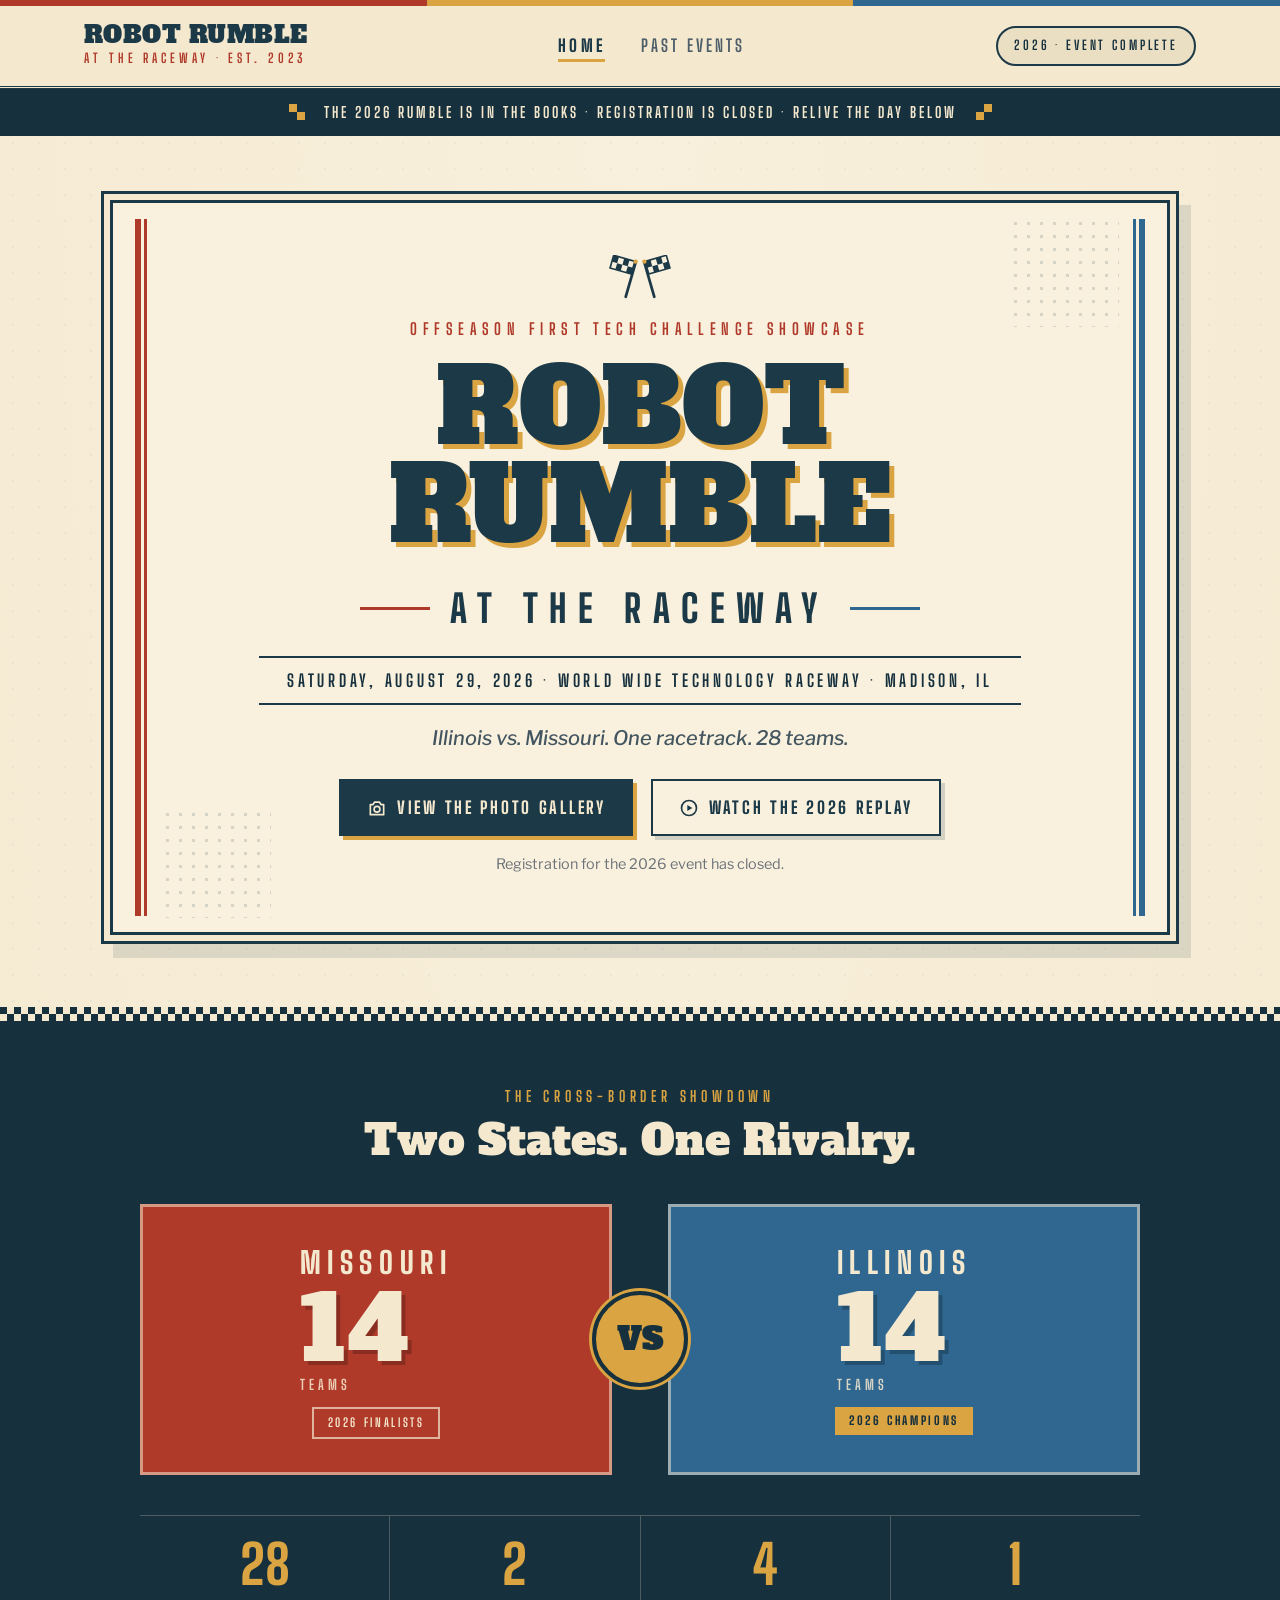
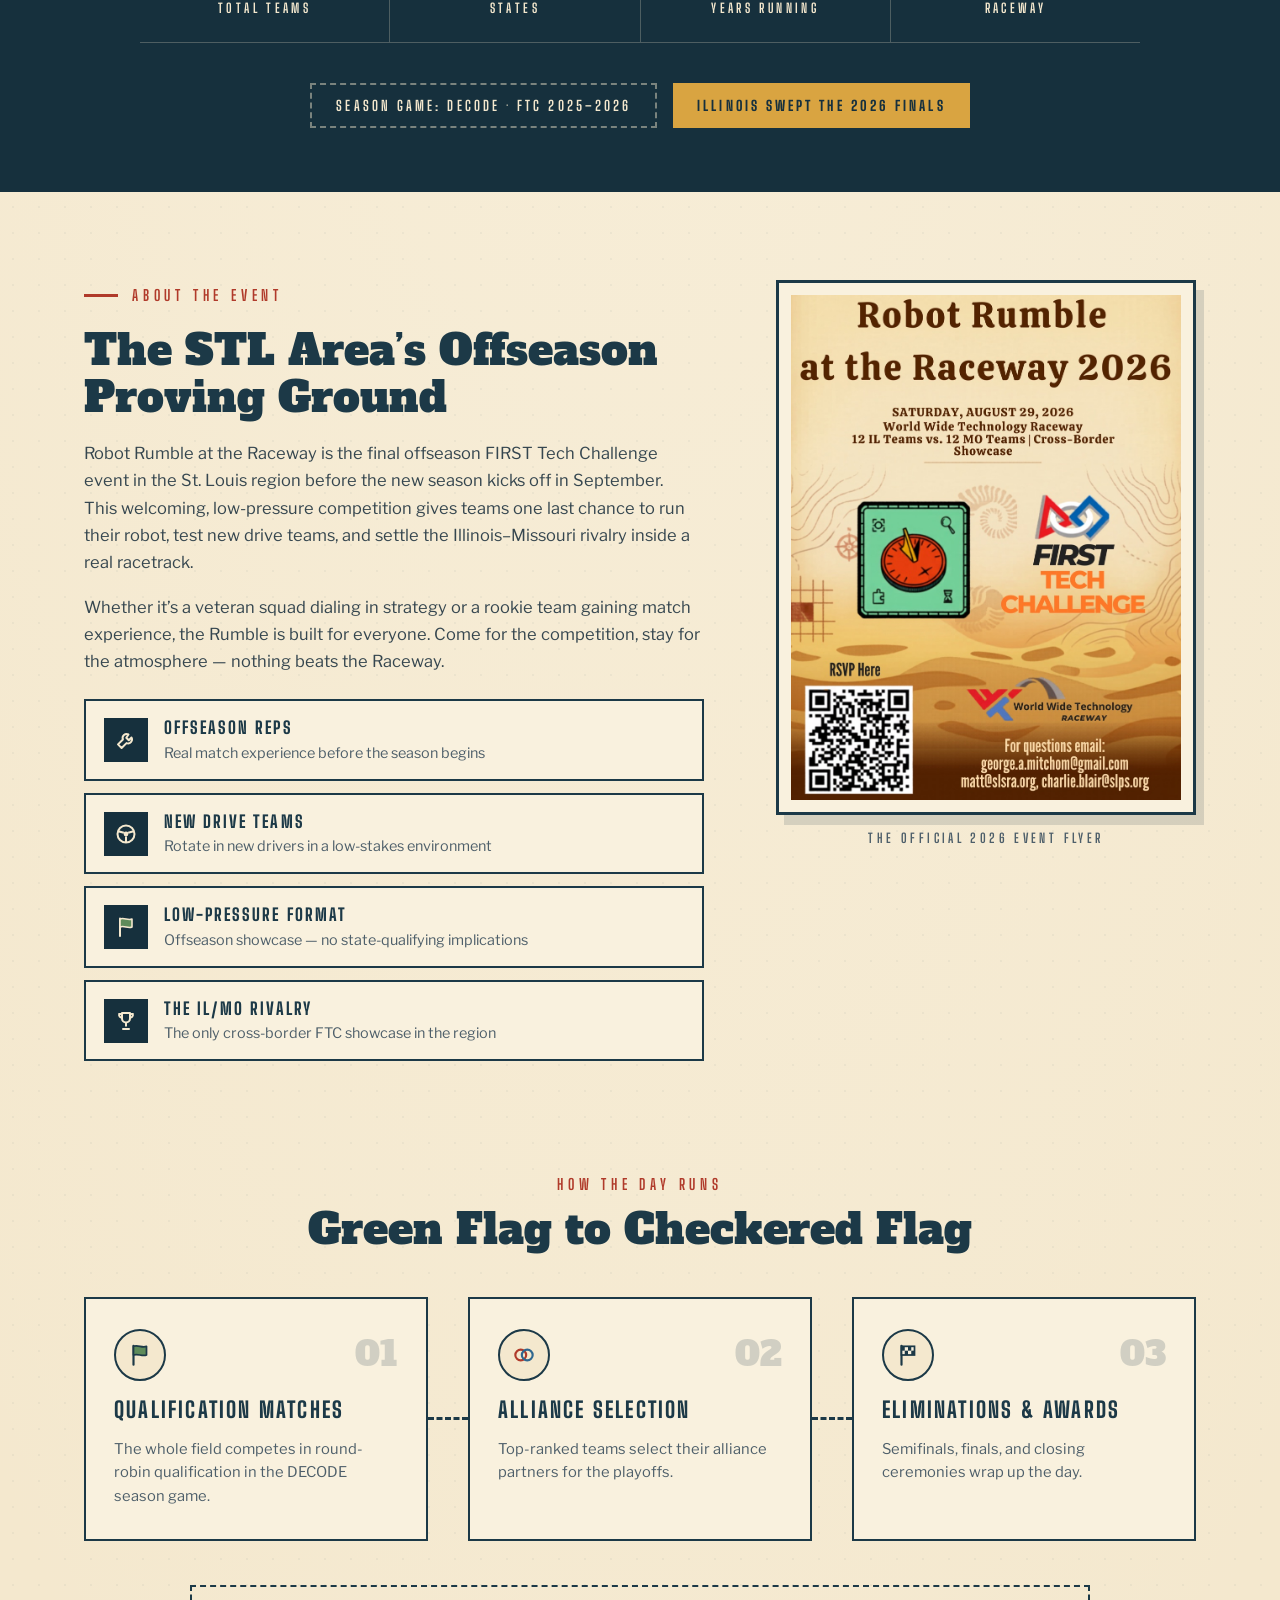
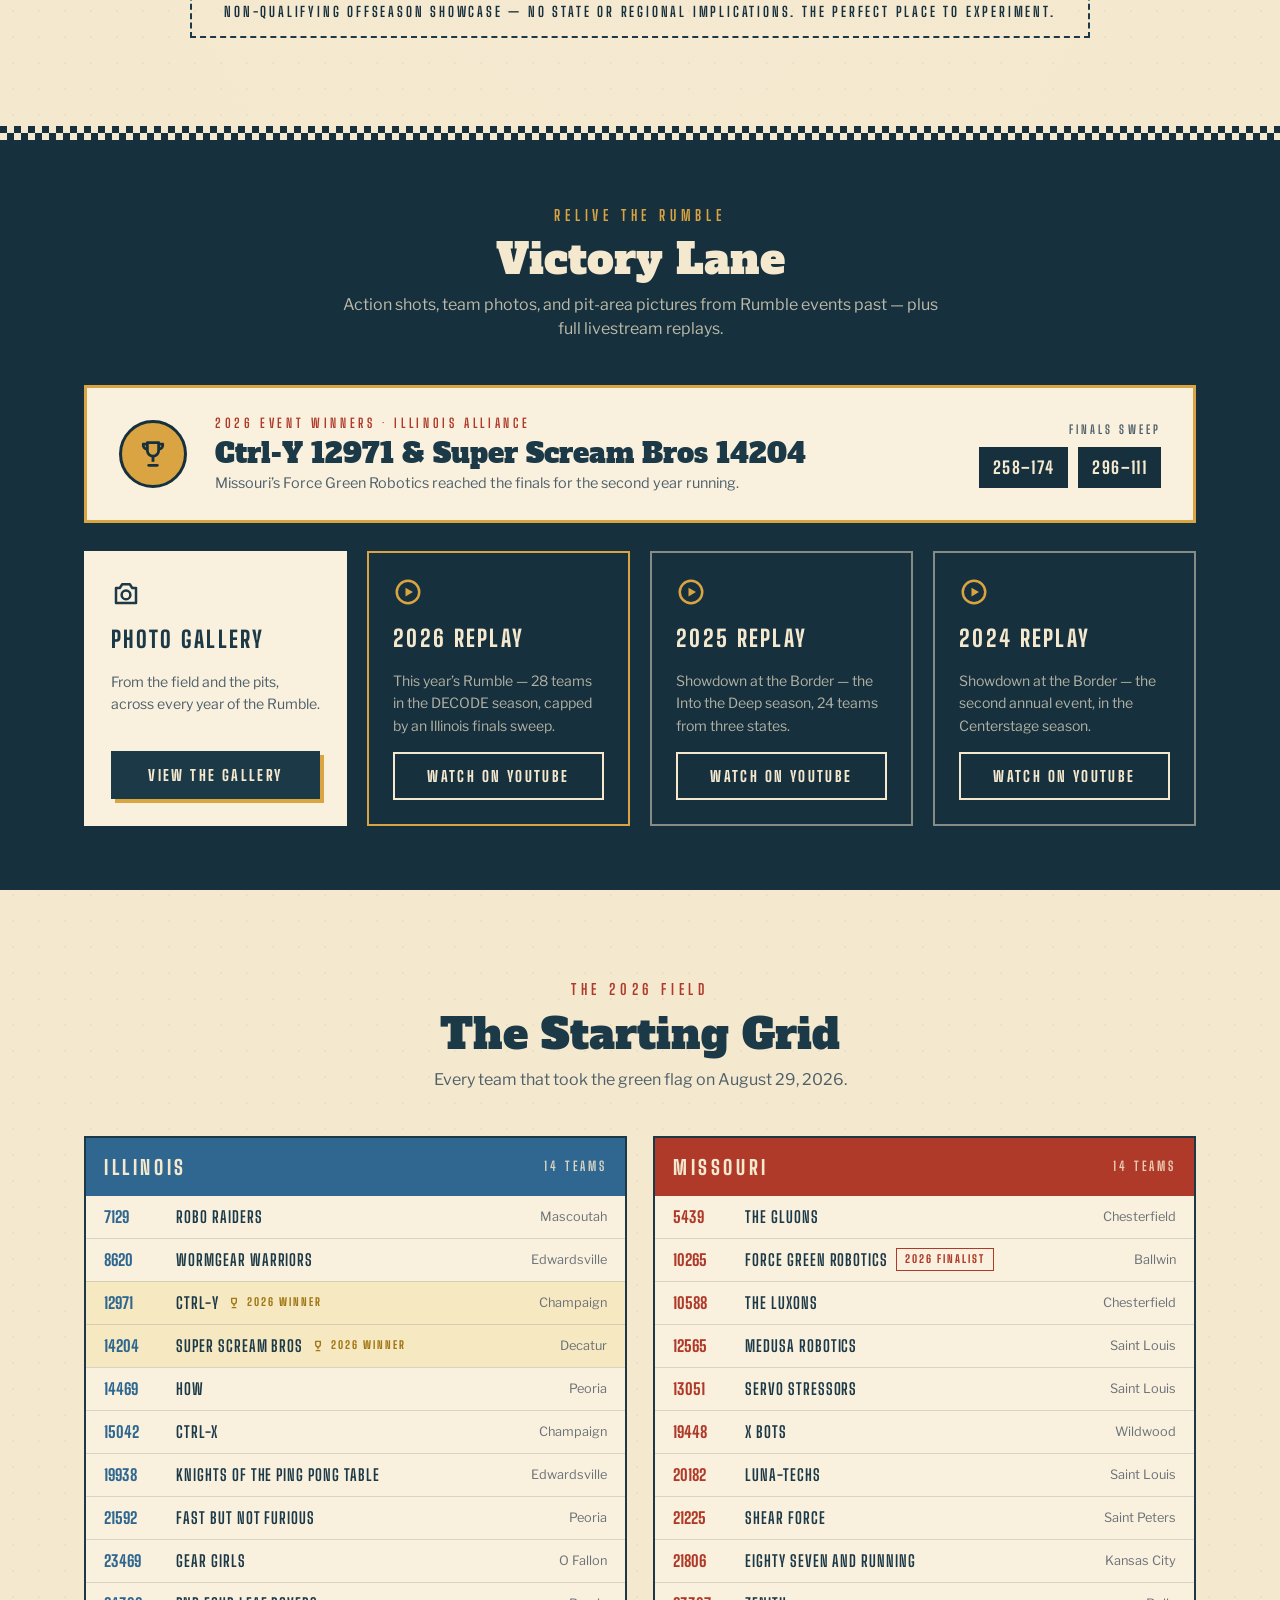
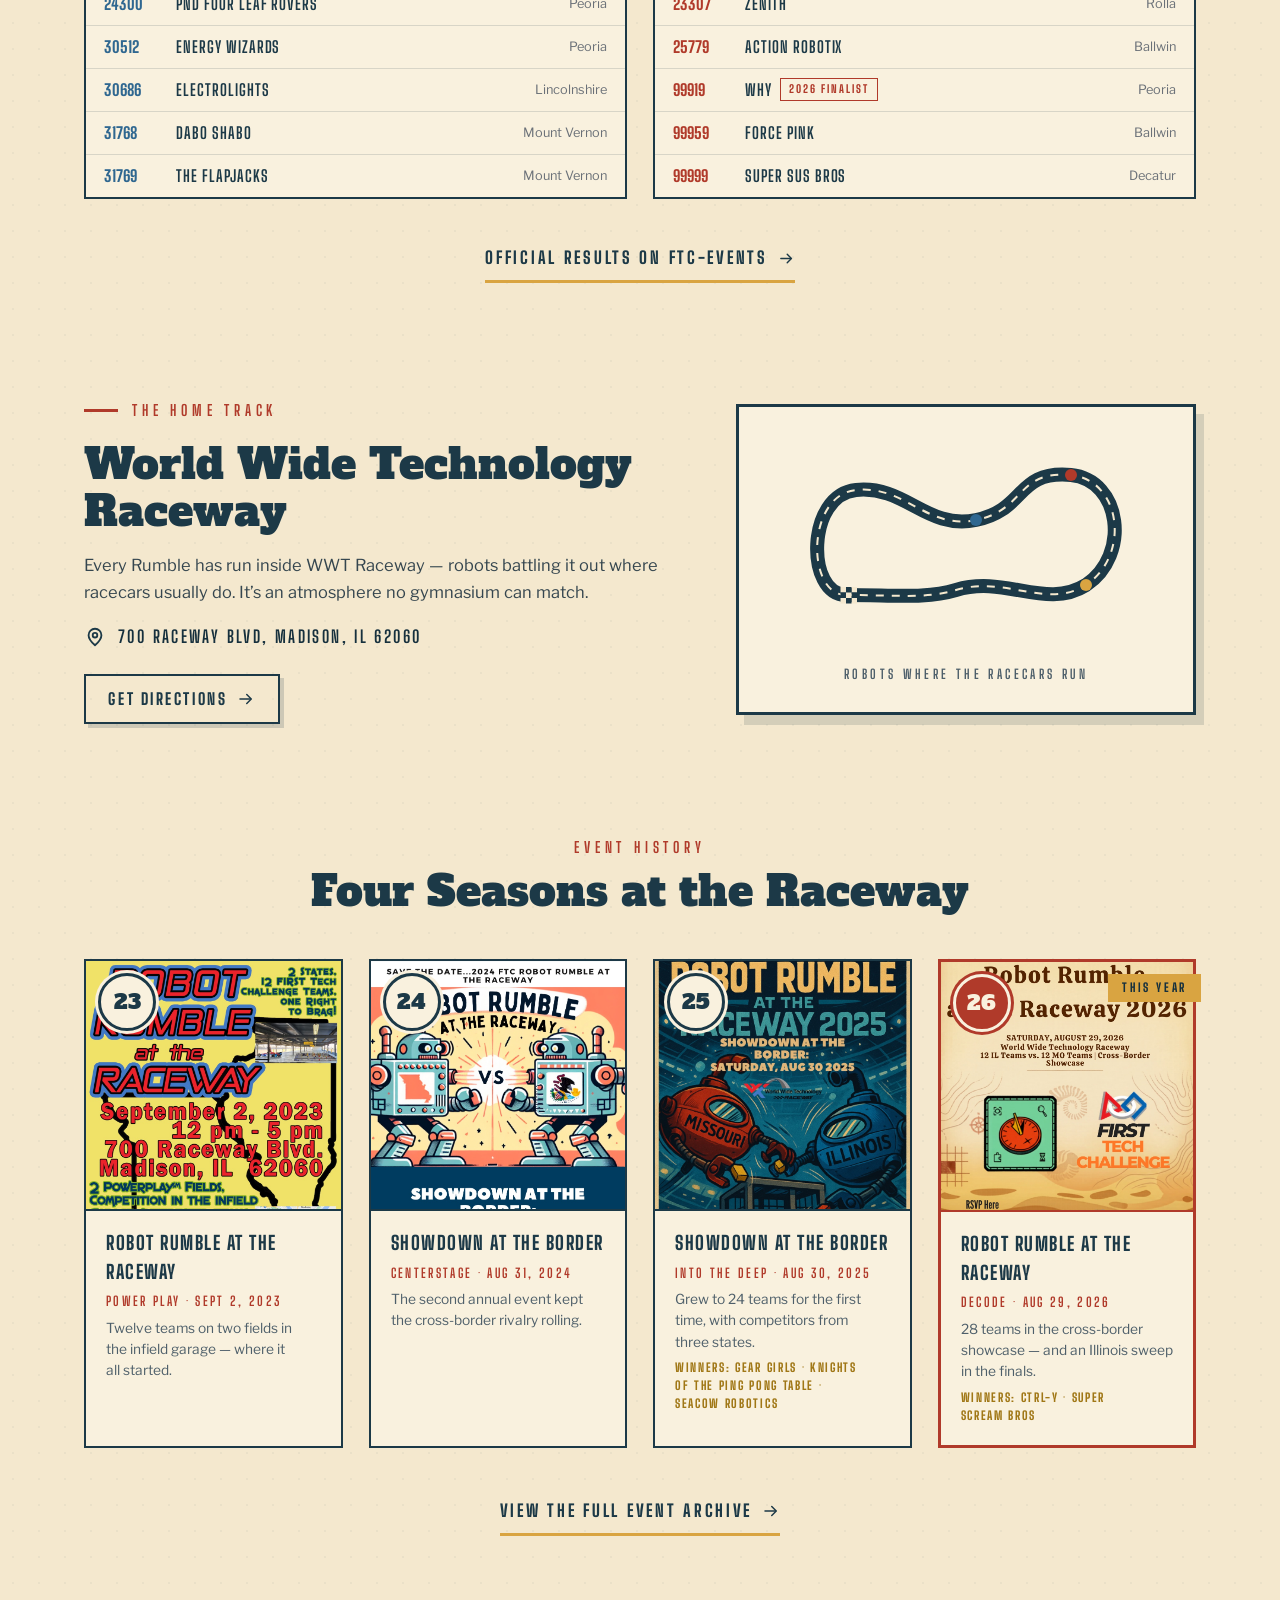
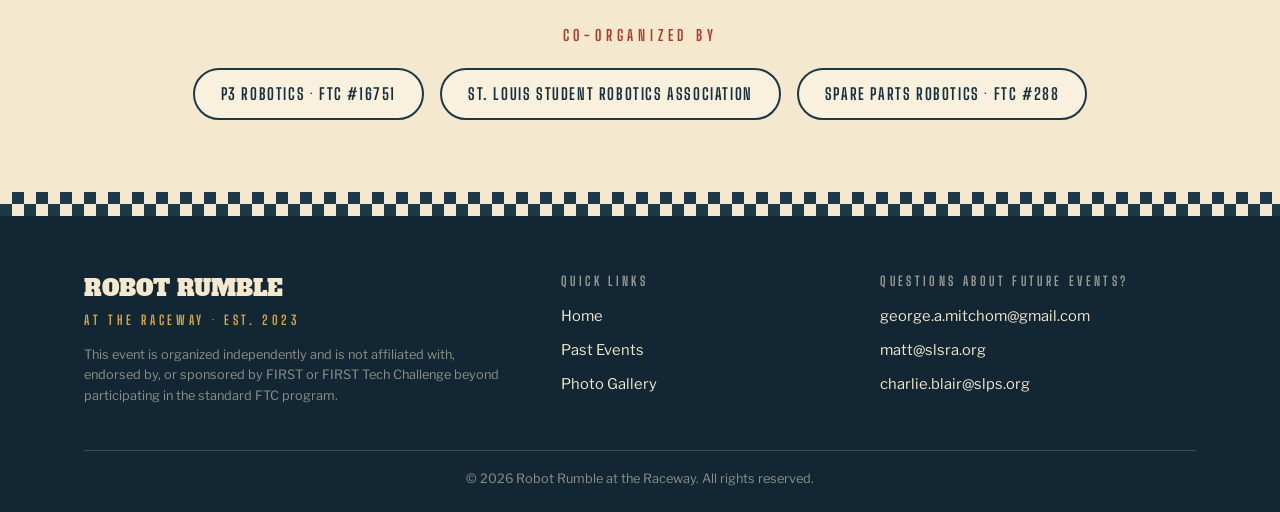
==== commit 79d9d244: "Correct 2025 results: Gear Girls, Knights of the Ping Pong Table, SeaCow won The 2025 (Into the Deep" ====
--- a/index.html
+++ b/index.html
@@ -219,7 +219,7 @@
       <div class="champions-body">
         <span class="champions-label">2026 Event Winners · Illinois Alliance</span>
         <h3 class="champions-names">Ctrl-Y 12971 &amp; Super Scream Bros 14204</h3>
-        <p class="champions-note">Ctrl-Y goes back-to-back — they were on the winning alliance at the 2025 Rumble too.</p>
+        <p class="champions-note">Missouri’s Force Green Robotics reached the finals for the second year running.</p>
       </div>
       <div class="scores">
         <small>Finals Sweep</small>
@@ -381,7 +381,7 @@
           <h3 class="hc-name">Showdown at the Border</h3>
           <p class="hc-meta">Into the Deep · Aug 30, 2025</p>
           <p class="hc-desc">Grew to 24 teams for the first time, with competitors from three states.</p>
-          <p class="hc-winners">Winners: Ctrl-Y · Knights of the Ping Pong Table</p>
+          <p class="hc-winners">Winners: Gear Girls · Knights of the Ping Pong Table · SeaCow Robotics</p>
         </div>
       </article>
       <article class="history-card history-card--current">
